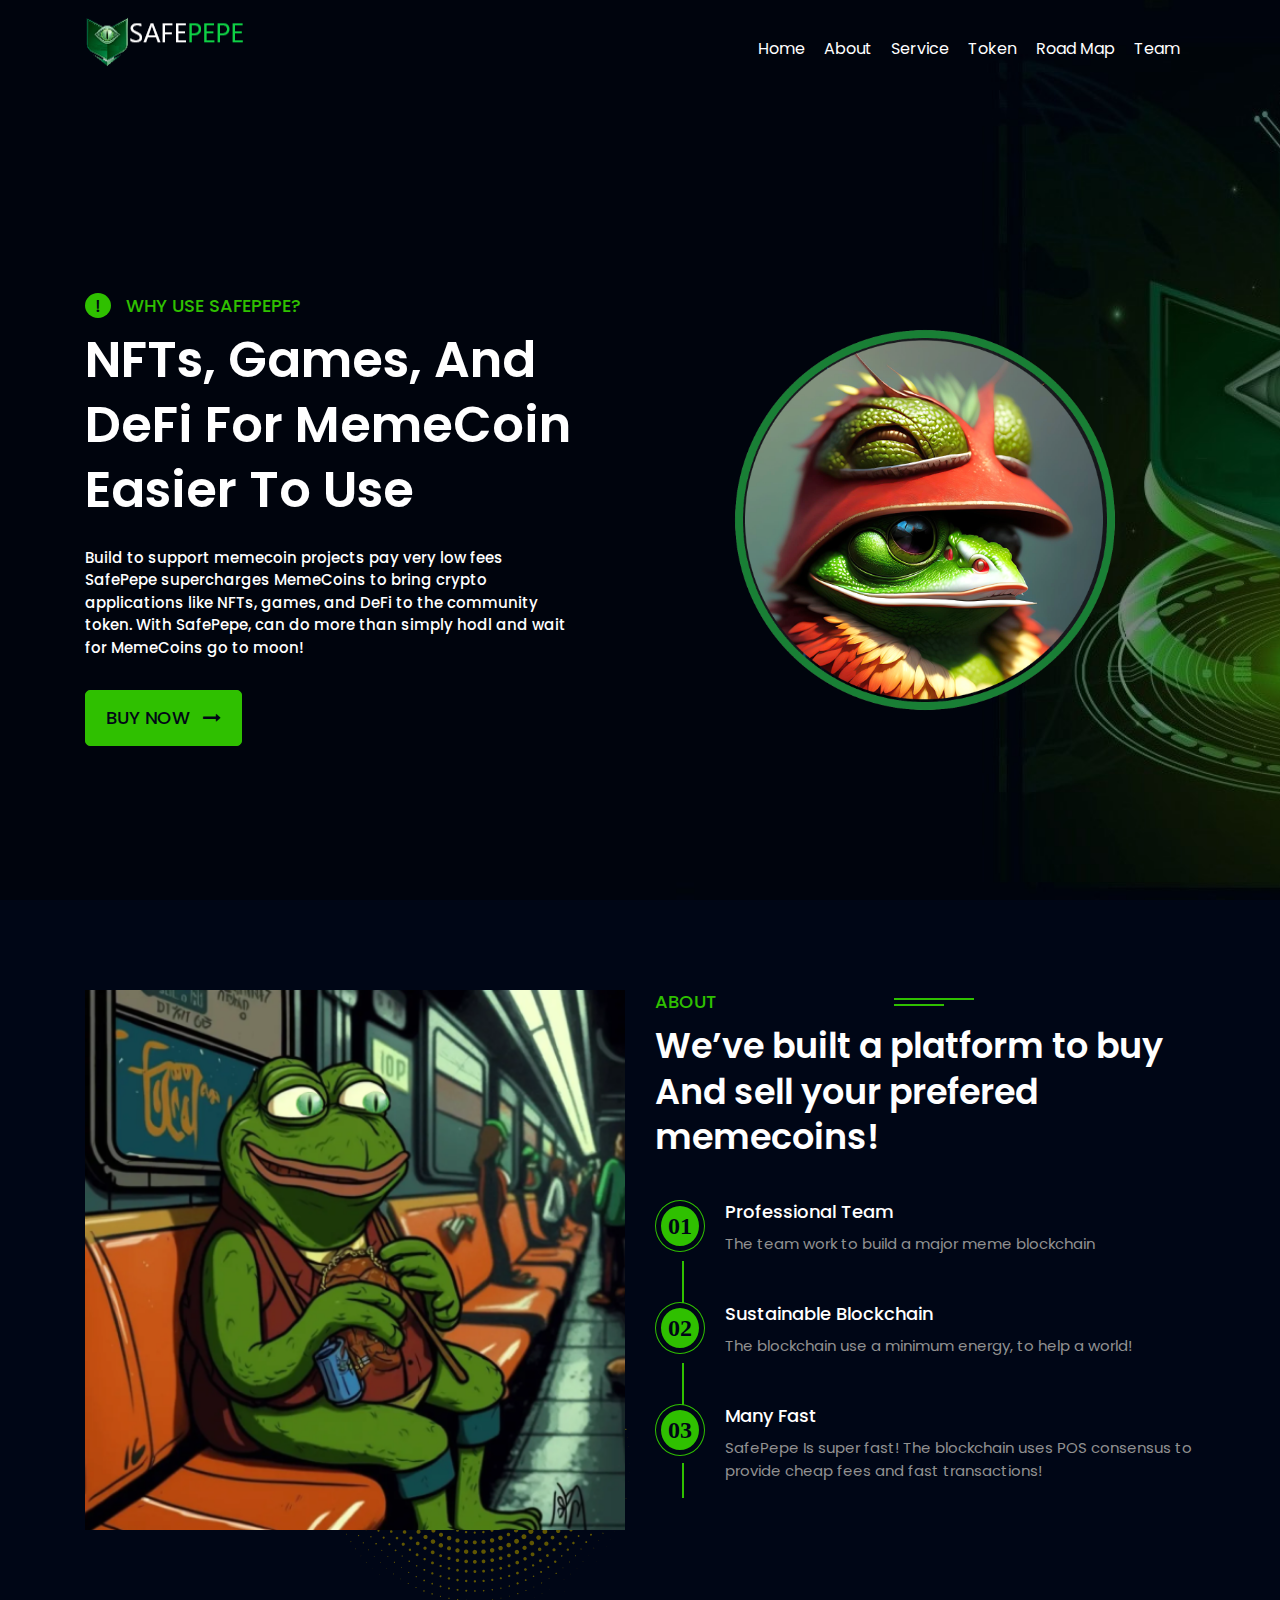
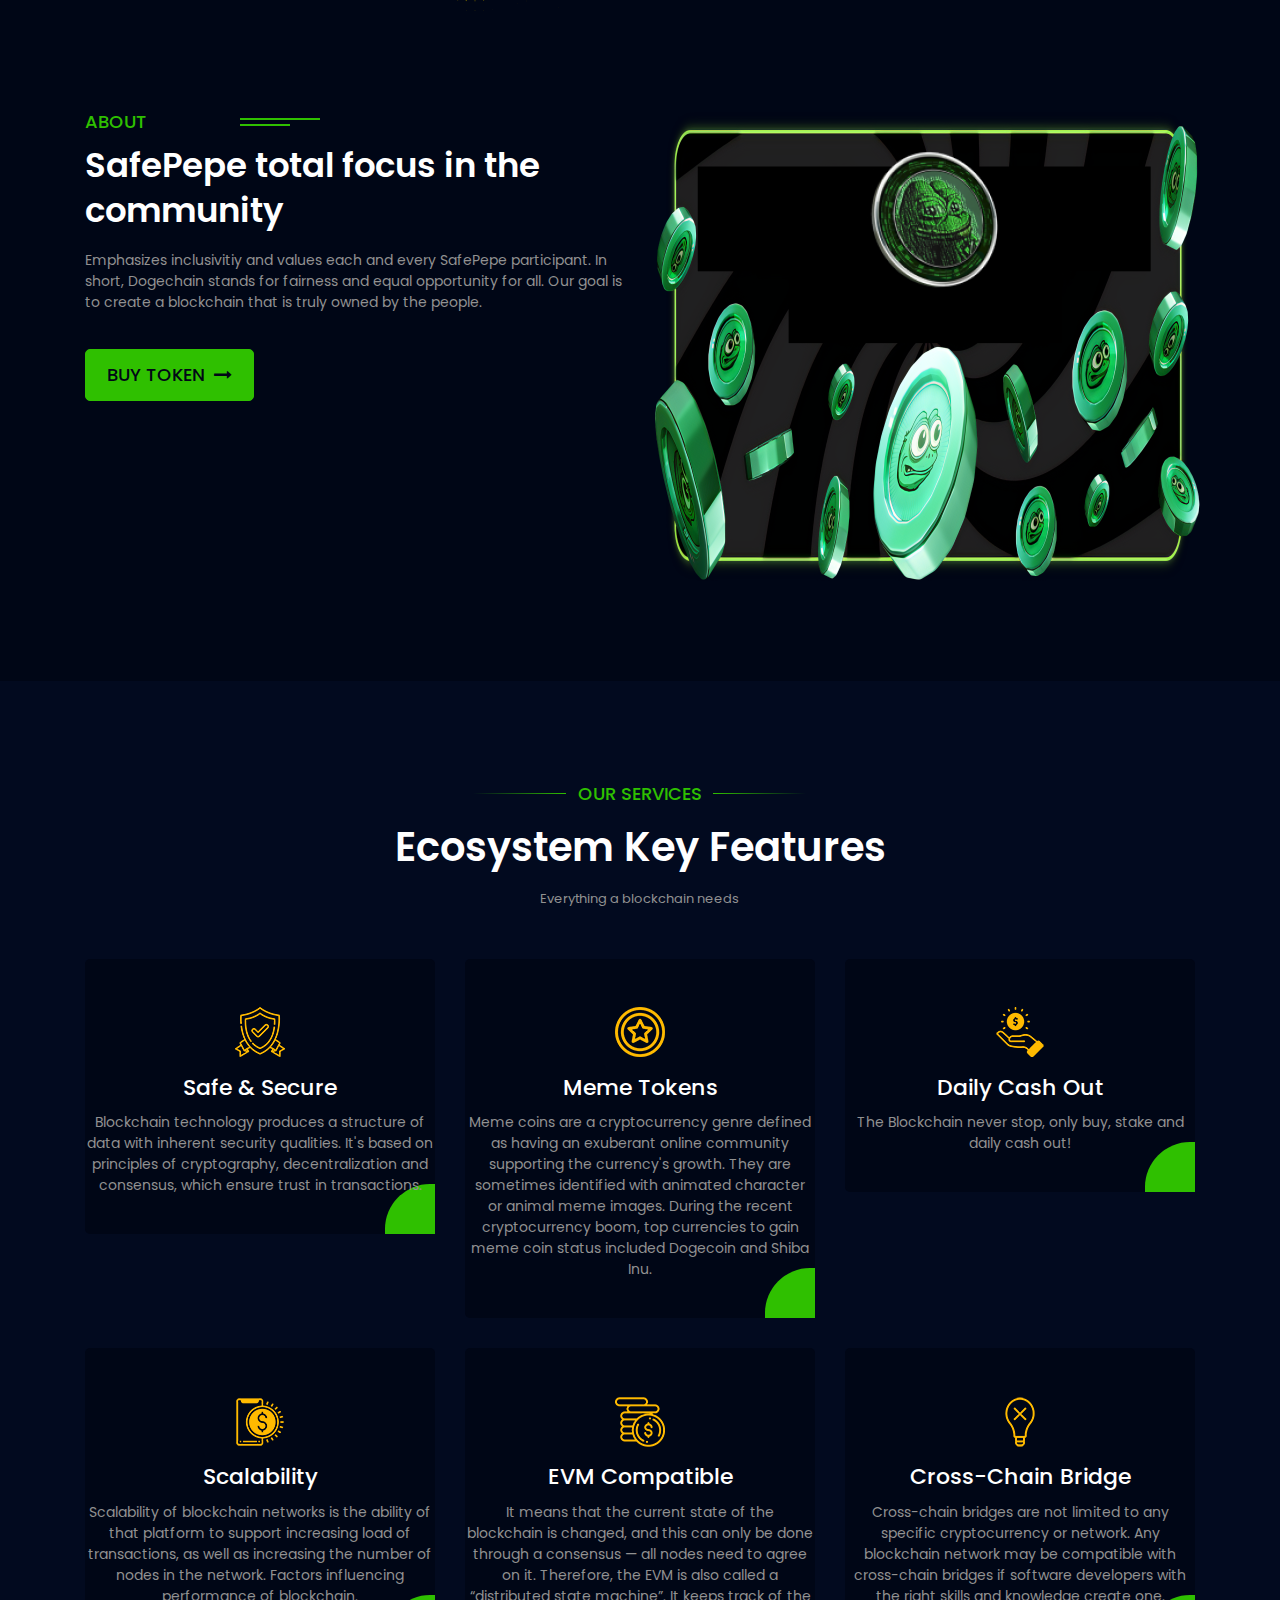
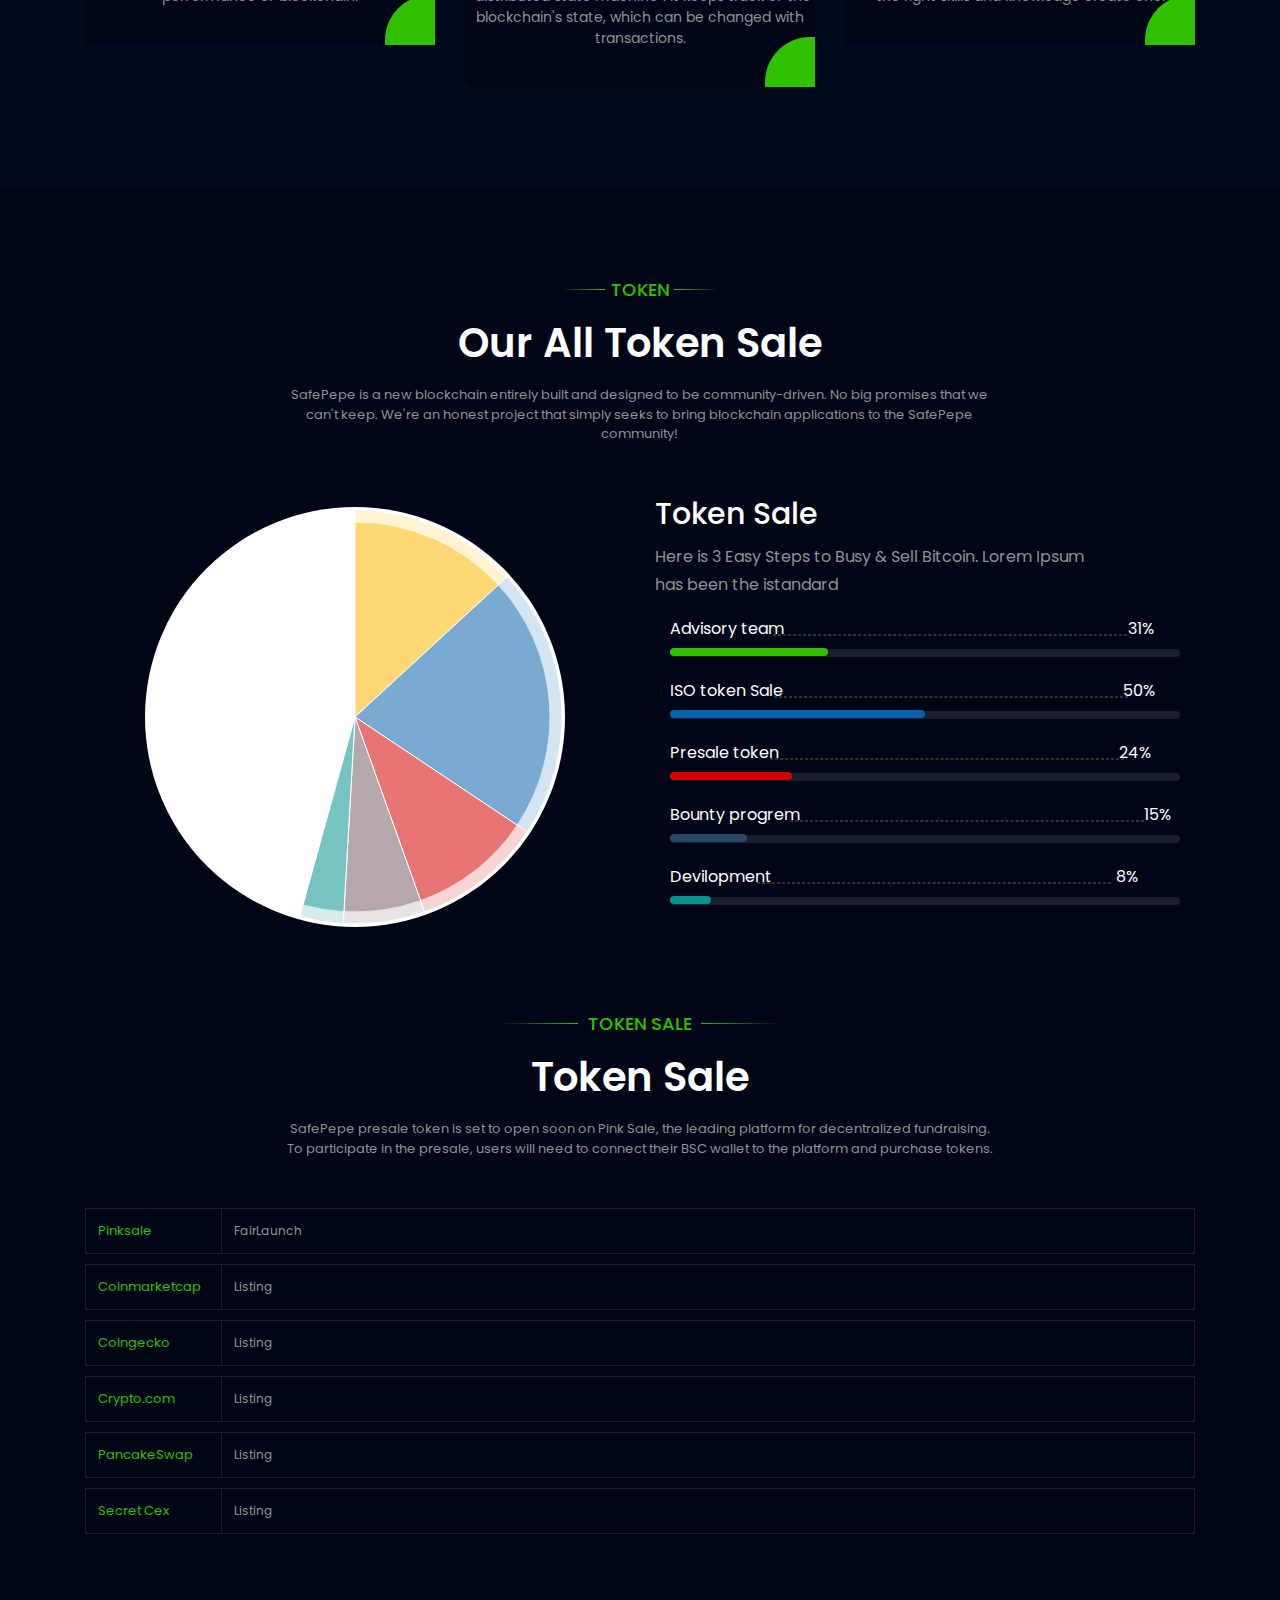
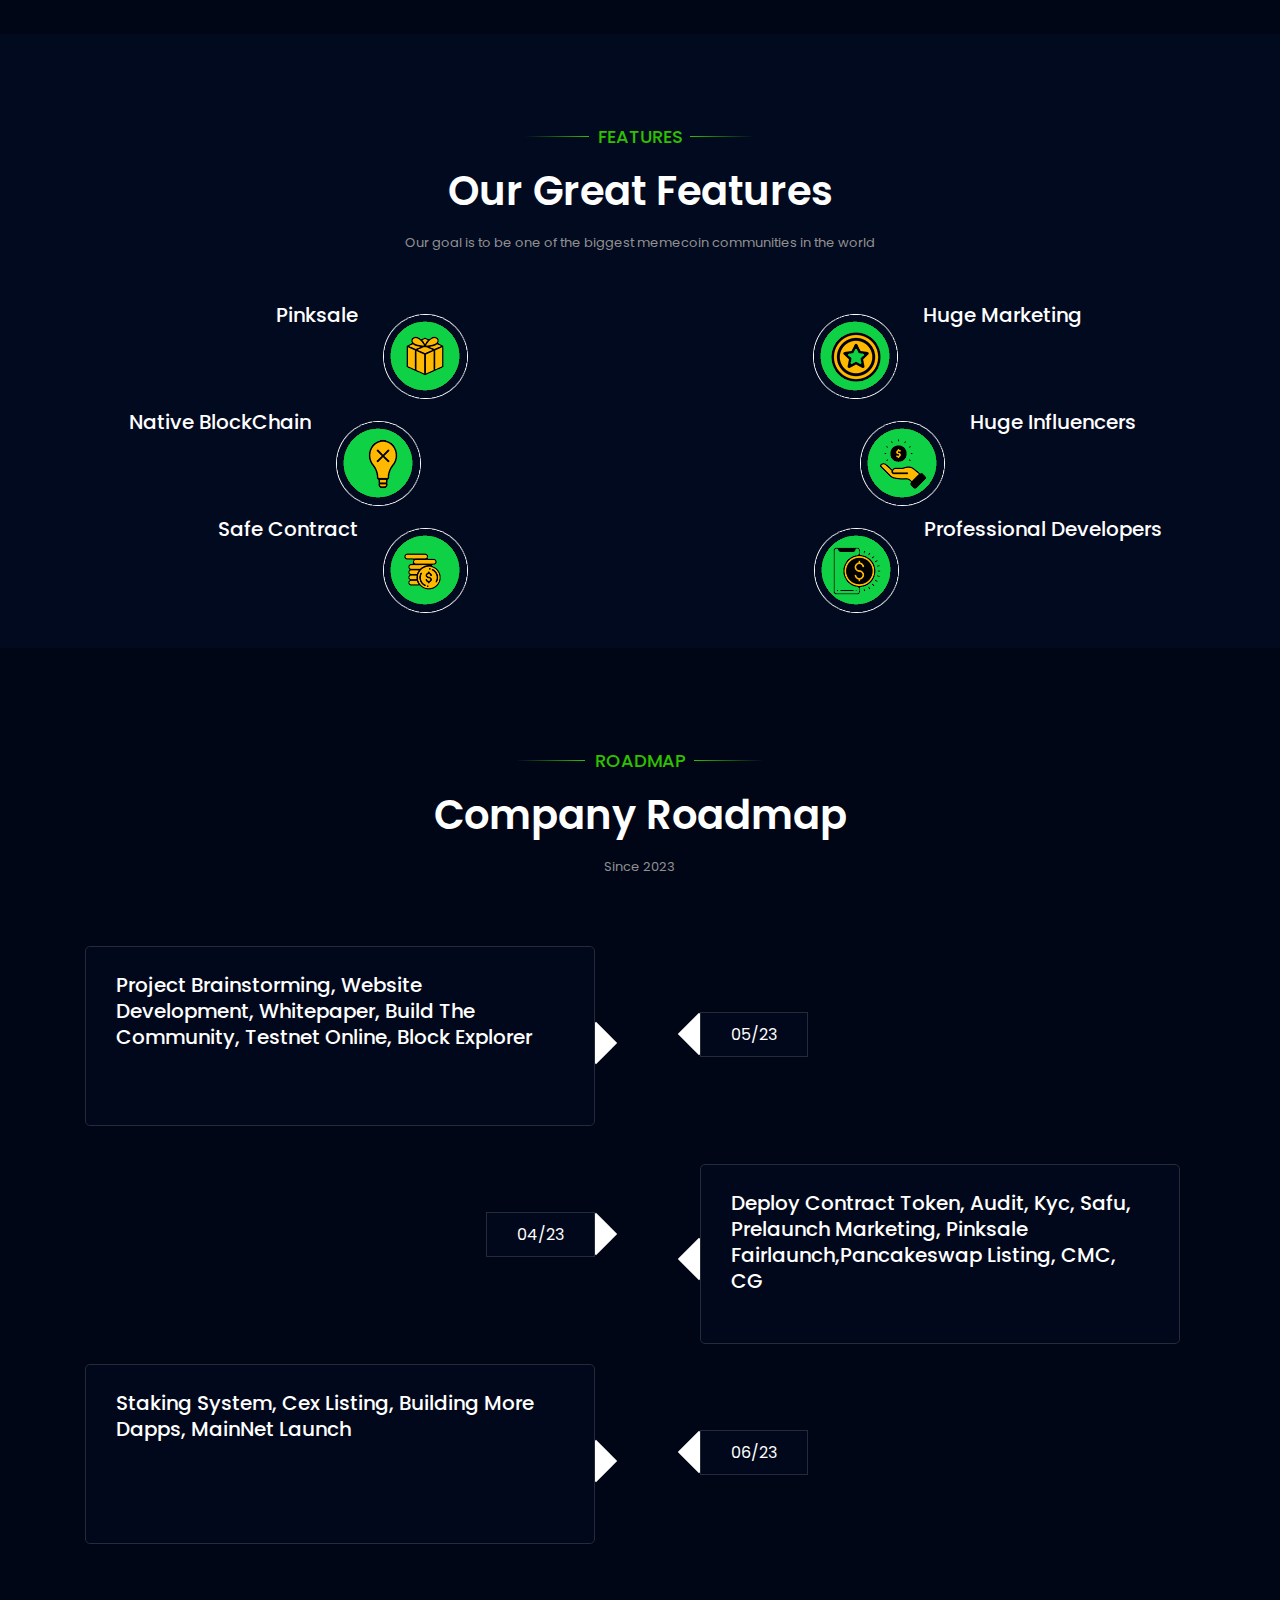
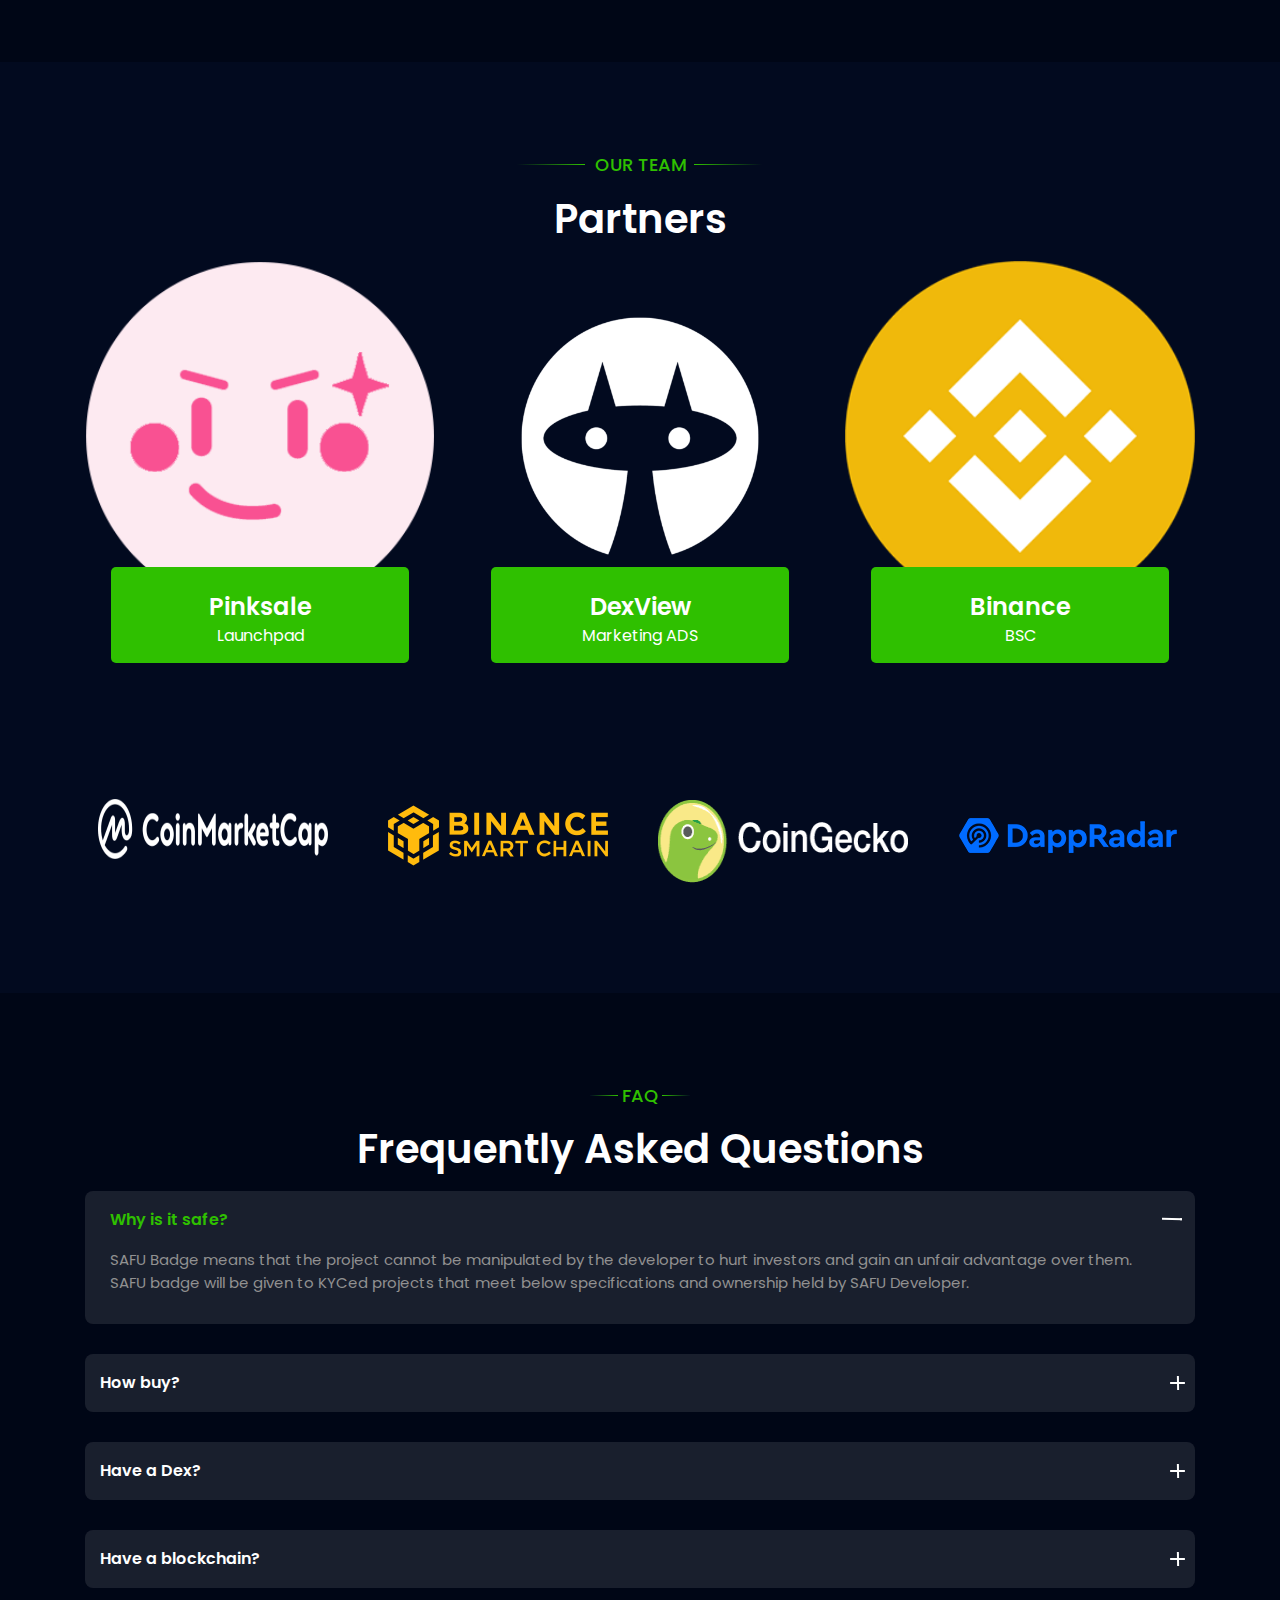
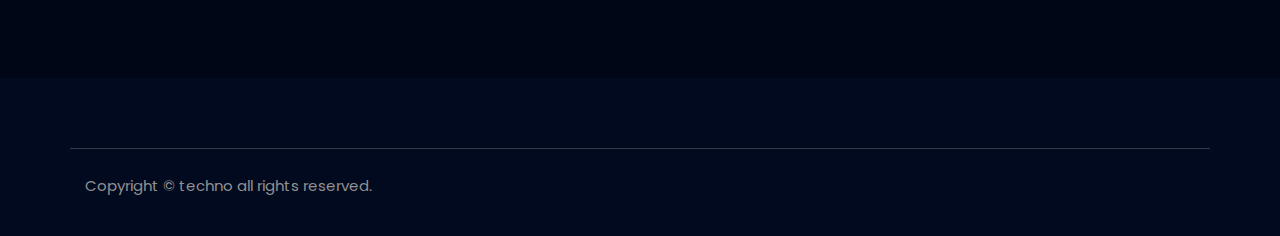
==== index.html @ 51601d50 "PepeSafe" ====
<!DOCTYPE HTML>
<html lang="en-US">
<head>
	<meta charset="UTF-8">
	<meta http-equiv="x-ua-compatible" content="ie=edge">
	<title>crypto</title>
	<meta name="description" content="">
	<meta name="viewport" content="width=device-width, initial-scale=1">
	<!-- Favicon -->
	<link rel="icon" type="image/png" sizes="56x56" href="assets/images/fav-icon/icon.png">
	<!-- bootstrap CSS -->
	<link rel="stylesheet" href="assets/css/bootstrap.min.css" type="text/css" media="all" />
	<!-- carousel CSS -->
	<link rel="stylesheet" href="assets/css/owl.carousel.min.css" type="text/css" media="all" />	

	<!-- nivo-slider CSS -->
	<link rel="stylesheet" href="assets/css/nivo-slider.css" type="text/css" media="all" />
	<!-- animate CSS -->
	<link rel="stylesheet" href="assets/css/animate.css" type="text/css" media="all" />	
	<!-- animated-text CSS -->
	<link rel="stylesheet" href="assets/css/animated-text.css" type="text/css" media="all" />	
	<!-- font-awesome CSS -->
	<link rel="stylesheet" href="assets/css/all.min.css" type="text/css" media="all" />	
	<!-- font-flaticon CSS -->
	<link rel="stylesheet" href="assets/css/flaticon.css" type="text/css" media="all" />	
	<!-- theme-default CSS -->
	<link rel="stylesheet" href="assets/css/theme-default.css" type="text/css" media="all" />	
	<!-- meanmenu CSS -->
	<link rel="stylesheet" href="assets/css/meanmenu.min.css" type="text/css" media="all" />	
	<link rel="stylesheet" href="assets/css/font-awesome.min.css" type="text/css" media="all" />	
	<!-- Main Style CSS -->
	<link rel="stylesheet"  href="style.css" type="text/css" media="all" />
	<!-- transitions CSS -->
	<link rel="stylesheet" href="assets/css/owl.transitions.css" type="text/css" media="all" />
	<!-- venobox CSS -->
	<link rel="stylesheet" href="venobox/venobox.css" type="text/css" media="all" />
	<!-- widget CSS -->
	<link rel="stylesheet" href="assets/css/widget.css" type="text/css" media="all" />
	<!-- responsive CSS -->
	<link rel="stylesheet" href="assets/css/responsive.css" type="text/css" media="all" />
	<!-- modernizr js -->	
	<script src="assets/js/vendor/modernizr-3.5.0.min.js"></script>
	<link href='https://fonts.googleapis.com/css?family=Titillium+Web:400,600' rel='stylesheet' type='text/css'>
	
</head>
<body>
	<div class="main-header">
		<div class="container">
			<div class="row">
				<div class="col-lg-12">
					<div id="sticky-header" class="nav-menu">
						<div class="header-logo">
							<a href="#"><img src="assets/images/logo.png" alt=""></a>
							<a class="main_sticky" href="#"><img src="assets/images/logo.png" alt=""></a>
						</div>
						<div class="heder-menu">
							<ul>
								<li><a href="#home">home </a></li>
								<li><a href="#about">about </a></li>
								<li><a href="#service">service</a></li>
								<li><a href="#token">token </a></li>
								<li><a href="#road">road map </a></li>
								<li><a href="#team">team </a></li>	
							</ul>
						</div>
					</div>
				</div>
			</div>
		</div>
	</div>
<!-- ============================================================== -->
<!-- Start - Mobile-Menu- Section -->
<!-- ============================================================= -->
<div class="mobile-menu-area d-sm-block d-md-block d-lg-none ">
	<div class="mobile-menu">
		<nav class="itsoft_menu">
			<ul class="nav_scroll">
				<li><a href="#home">home </a></li>
				<li><a href="#about">about </a></li>
				<li><a href="#service">service</a></li>
				<li><a href="#token">token </a></li>
				<li><a href="#road">road map </a></li>
				<li><a href="#team">team </a></li>
			</ul>
		</nav>
	</div>
</div>
<!-- ============================================================== -->
<!-- Start -slider-area -->
<!-- ============================================================= -->
<div class="slider-area d-flex align-items-center" id="home">
	<div class="container">
		<div class="row d-flex align-items-center">
			<div class="col-lg-6 col-md-6">
				<div class="single-slider-box">
					<div class="slider-content">
						<div class="slider-title">
							<h3><span>!</span>Why use SafePepe?</h3>
							<h1>NFTs, Games, and DeFi for MemeCoin <br> Easier to Use</h1>
							<p>Build to support memecoin projects pay very low fees
								SafePepe supercharges MemeCoins to bring crypto applications like NFTs, games, and DeFi to the community token. With SafePepe, can do more than simply hodl and wait for MemeCoins go to moon!</p>
						</div>
					</div>
					<div class="slider-button">
						<a href="#">BUY NOW <i class="fa fa-long-arrow-right"></i></a>
					</div>
				</div>
			</div>
			<div class="col-lg-6 col-md-6">
				<div class="single-slider-box">
					<div class="slider-thumb bounce-animate ">
						<img class="img-fluid" src="assets/images/22.png" alt="">
					</div>
				</div>
			</div>
		</div>
	</div>
</div>
<!-- ============================================================== -->
<!-- Start -about-area -->
<!-- ============================================================= -->
<div class="about-area" id="about">
	<div class="container">
		<div class="row">
			<div class="col-lg-6 col-md-6">
				<div class="about-thumb-box">
					<div class="about-thumb">
						<img src="assets/images/about-img.png" alt="">
						<div class="shap-img rotateme">
							<img src="assets/images/about-shape.png" alt="">
						</div>
					</div>
				</div>
			</div>
			<div class="col-lg-6 col-md-6">
				<div class="single-about-box">
					<div class="about-content">
						<div class="about-title">
							<h4>ABOUT</h4>
							<h2>We’ve built a platform to buy And sell your prefered memecoins!</h2>
						</div>
						<div class="about-text">
							<div class="about-num">
								<span>01</span>
							</div>
							<h5>Professional Team</h5>
							<p>The team work to build a major meme blockchain</p>
						</div>
						<div class="about-text">
							<div class="about-num">
								<span>02</span>
							</div>
							<h5>Sustainable Blockchain</h5>
							<p>The blockchain use a minimum energy, to help a world!</p>
						</div>
						<div class="about-text">
							<div class="about-num upper">
								<span>03</span>
							</div>
							<h5>Many Fast</h5>
							<p>SafePepe Is super fast! The blockchain uses POS consensus to provide cheap fees and fast transactions!</p>
						</div>
					</div>
				</div>
			</div>
		</div>
	</div>
</div>
<!-- ============================================================== -->
<!-- Start -why-choose-us -->
<!-- ============================================================= -->
<div class="why-choose-us">
	<div class="container">
		<div class="row">
			<div class="col-lg-6 col-md-6">
				<div class="why-choose-us-box">
					<div class="content">
						<div class="why-choose-us-title">
							<h4>ABOUT</h4>
							<h2>SafePepe total focus in the community</h2>
							<p>Emphasizes inclusivitiy and values each and every SafePepe participant. In short, Dogechain stands for fairness and equal opportunity for all. Our goal is to create a blockchain that is truly owned by the people.</p>
						</div>
					</div>
					<div class="why-choose-us-button">
						<a href="#">buy token <i class="fa fa-long-arrow-right"></i></a>
					</div>
				</div>
			</div>
			<div class="col-lg-6 col-md-6">
				<div class="why-choose-us-box">
					<div class="content">
						<div class="why-choose-us-thumb">
							<img src="assets/images/crypto-shapes.png" alt="">
							<div class="shaps-imgs bounce-animate4">
								<img src="assets/images/crypto-shap.png" alt="">
							</div>
						</div>
					</div>
				</div>
			</div>
		</div>
	</div>
</div>
<!-- ============================================================== -->
<!-- Start service-area -->
<!-- ============================================================= -->
<div class="service-area" id="service">
	<div class="container">
		<div class="row">
			<div class="col-lg-12">
				<div class="section-title">
					<div class="sub-title">
						<h5>OUR SERVICES</h5>
						<span></span>
					</div>
					<div class="main-title">
						<h3>Ecosystem key features</h3>
						<p>Everything a blockchain needs</p>
					</div>
				</div>
			</div>
		</div>
		<div class="row">
			<div class="col-lg-4 col-md-6">
				<div class="single-service-box">
					<div class="service-content">
						<div class="service-img">
							<img src="assets/images/JJ.png" alt="">
						</div>
						<div class="service-title">
							<h3>Safe & Secure</h3>
							<p>Blockchain technology produces a structure of data with inherent security qualities. It's based on principles of cryptography, decentralization and consensus, which ensure trust in transactions. </p>
						</div>
					</div>
				</div>
			</div>
			<div class="col-lg-4 col-md-6">
				<div class="single-service-box">
					<div class="service-content">
						<div class="service-img">
							<img src="assets/images/2.png" alt="">
						</div>
						<div class="service-title">
							<h3>Meme Tokens</h3>
							<p>Meme coins are a cryptocurrency genre defined as having an exuberant online community supporting the currency's growth. They are sometimes identified with animated character or animal meme images. During the recent cryptocurrency boom, top currencies to gain meme coin status included Dogecoin and Shiba Inu. </p>
						</div>
					</div>
				</div>
			</div>
			<div class="col-lg-4 col-md-6">
				<div class="single-service-box">
					<div class="service-content">
						<div class="service-img">
							<img src="assets/images/3.png" alt="">
						</div>
						<div class="service-title">
							<h3>Daily Cash Out</h3>
							<p>The Blockchain never stop, only buy, stake and daily cash out! </p>
						</div>
					</div>
				</div>
			</div>
			<div class="col-lg-4 col-md-6">
				<div class="single-service-box">
					<div class="service-content">
						<div class="service-img">
							<img src="assets/images/4.png" alt="">
						</div>
						<div class="service-title">
							<h3>Scalability</h3>
							<p>Scalability of blockchain networks is the ability of that platform to support increasing load of transactions, as well as increasing the number of nodes in the network. Factors influencing performance of blockchain. </p>
						</div>
					</div>
				</div>
			</div>
			<div class="col-lg-4 col-md-6">
				<div class="single-service-box">
					<div class="service-content">
						<div class="service-img">
							<img src="assets/images/5.png" alt="">
						</div>
						<div class="service-title">
							<h3>EVM Compatible</h3>
							<p>It means that the current state of the blockchain is changed, and this can only be done through a consensus — all nodes need to agree on it. Therefore, the EVM is also called a “distributed state machine”. It keeps track of the blockchain's state, which can be changed with transactions. </p>
						</div>
					</div>
				</div>
			</div>
			<div class="col-lg-4 col-md-6">
				<div class="single-service-box">
					<div class="service-content">
						<div class="service-img">
							<img src="assets/images/6.png" alt="">
						</div>
						<div class="service-title">
							<h3>Cross-Chain Bridge</h3>
							<p>Cross-chain bridges are not limited to any specific cryptocurrency or network. Any blockchain network may be compatible with cross-chain bridges if software developers with the right skills and knowledge create one. </p>
						</div>
					</div>
				</div>
			</div>
		</div>
	</div>
</div>
<!-- ============================================================== -->
<!-- Start tokan-area -->
<!-- ============================================================= -->
<div class="token-area" id="token">
	<div class="container">
		<div class="row ">
			<div class="col-lg-12">
				<div class="section-title">
					<div class="sub-title">
						<h5>token</h5>
						<span></span>
					</div>
					<div class="main-title">
						<h3>Our All Token Sale</h3>
						<p>SafePepe  is a new blockchain entirely built and designed to be community-driven. No big promises that we can't keep. We're an honest project that simply seeks to bring blockchain applications to the SafePepe community!</p>
					</div>
				</div>
			</div>
		</div>
		<div class="row align-items-center">
			<div class="col-lg-6 col-md-6">
				<div class="single-tokens-box">
				 	<div id="pieChart" class="chart"></div>
				 </div>
			</div>
			<div class="col-lg-6 col-md-6">
				<div class="single-token-box">
					<div class="token-content">
						<div class="token-title">
							<h2>token sale</h2>
							<p>Here is 3 Easy Steps to Busy & Sell Bitcoin. Lorem Ipsum has been the istandard</p>
						</div>
						<div class="col-lg-12 col-md-12 col-sm-12">
							<div class="skills-text">
								<dl class="skills-list">
									<dt class="skill-name">Advisory team <span class="dot"></span><span class="dash">31%</span></dt>
									<dd class="skill-percent skill-percent-html" data-percent="31%"></dd>
									<dt class="skill-name">ISO token Sale<span class="dot"></span><span class="dash">50%</span></dt>
									<dd class="skill-percent skill-percent-css" data-percent="50%"></dd>
									<dt class="skill-name">Presale token<span class="dot"></span><span class="dash">24%</span></dt>
									<dd class="skill-percent skill-percent-jquery" data-percent="24%"></dd>
									<dt class="skill-name">Bounty progrem <span class="dot"></span><span class="dash">15%</span></dt>
									<dd class="skill-percent skill-percent-scss" data-percent="15%"></dd>
									<dt class="skill-name">Devilopment <span class="dot"></span><span class="dash">8%</span></dt>
									<dd class="skill-percent skill-percent-javascript" data-percent="8%"></dd>
								</dl>
							</div>
						</div>
					</div>
				</div>
			</div>
		</div>
	</div>
</div>
<!-- ============================================================== -->
<!-- Start tokan-chart-area -->
<!-- ============================================================= -->
<div class="tokan-chart">
	<div class="container">
		<div class="row ">
			<div class="col-lg-12">
				<div class="section-title">
					<div class="sub-title">
						<h5>Token sale</h5>
						<span></span>
					</div>
					<div class="main-title">
						<h3>Token sale</h3>
						<p>SafePepe presale token is set to open soon on Pink Sale, the leading platform for decentralized fundraising. To participate in the presale, users will need to connect their BSC wallet to the platform and purchase tokens.</p>
					</div>
				</div>
			</div>
		</div>
		<div class="row">
			<div class="col-lg-12 col-md-12">
				<div class="single-chart-box">
					<div class="table-content">
						<div class="chart-title">
							<ul>
								<li><a href="#">Pinksale</a><span>FairLaunch</span></li>
								<li><a href="#">Coinmarketcap</a><span>Listing</span></li>
								<li><a href="#">Coingecko</a><span>Listing</span></li>
								<li><a href="#">Crypto.com</a><span>Listing</span></li>
								<li><a href="#">PancakeSwap</a><span>Listing</span></li>
								<li><a href="#">Secret Cex</a><span>Listing</span></li>
							</ul>
						</div>
					</div>
				</div>
			</div>
		</div>
	</div>
</div>
<!-- ============================================================== -->
<!-- Start feature-area -->
<!-- ============================================================= -->
<div class="feature-area">
	<div class="custom-container">
		<div class="row ">
			<div class="col-lg-12">
				<div class="section-title">
					<div class="sub-title">
						<h5>features</h5>
						<span></span>
					</div>
					<div class="main-title">
						<h3>our great features</h3>
						<p>Our goal is to be one of the biggest memecoin communities in the world</p>
					</div>
				</div>
			</div>
		</div>
		<div class="row">
			<div class="col-lg-4 col-md-6">
				<div class="row">
					<div class="col-lg-12">
						<div class="single-feature-box">
							<div class="feature-thumb">
								<img src="assets/images/crypto-1.png" alt="">
							</div>
							<div class="feature-content">
								<div class="feature-title">
									<h4>Pinksale </h4>
								</div>
							</div>
						</div>
					</div>
					<div class="col-lg-12">
						<div class="single-feature-box upper">
							<div class="feature-thumb">
								<img src="assets/images/crypto-5.png" alt="">
							</div>
							<div class="feature-content">
								<div class="feature-title">
									<h4>Native BlockChain</h4>
								</div>
							</div>
						</div>
					</div>
					<div class="col-lg-12">
						<div class="single-feature-box">
							<div class="feature-thumb">
								<img src="assets/images/crypto-6.png" alt="">
							</div>
							<div class="feature-content">
								<div class="feature-title">
									<h4>Safe Contract</h4>
								</div>
							</div>
						</div>
					</div>
				</div>
			</div>
			<div class="col-lg-4 col-md-6">
				<div class="single-tbm-box">
					<div class="feature-tbm">
						<img src="assets/images/trtyrt.png" alt="">
						<div class="shaps-tmb rotateme">
							<img src="assets/images/shepe.png" alt="">
						</div>
					</div>
				</div>
			</div>
			<div class="col-lg-4 col-md-6">
				<div class="row">
					<div class="col-lg-12">
						<div class="single-features-box two">
							<div class="feature-thumb">
								<img src="assets/images/crypto-4.png" alt="">
							</div>
							<div class="feature-content">
								<div class="feature-title">
									<h4>Huge Marketing</h4>
								</div>
							</div>
						</div>
					</div>
					<div class="col-lg-12">
						<div class="single-features-box upper two">
							<div class="feature-thumb">
								<img src="assets/images/crypto-3.png" alt="">
							</div>
							<div class="feature-content">
								<div class="feature-title">
									<h4>Huge Influencers</h4>
								</div>
							</div>
						</div>
					</div>
					<div class="col-lg-12">
						<div class="single-features-box two">
							<div class="feature-thumb">
								<img src="assets/images/crypto-2.png" alt="">
							</div>
							<div class="feature-content">
								<div class="feature-title">
									<h4>Professional Developers</h4>
								</div>
							</div>
						</div>
					</div>
				</div>
			</div>
		</div>
	</div>
</div>
<!-- ============================================================== -->
<!-- Start road-map-area -->
<!-- ============================================================= -->
<div class="road-map-area" id="road">
	<div class="container">
		<div class="row">
			<div class="col-lg-12">
				<div class="section-title">
					<div class="sub-title">
						<h5>roadmap</h5>
						<span></span>
					</div>
					<div class="main-title">
						<h3>company roadmap</h3>
						<p>Since 2023</p>
					</div>
				</div>
			</div>
		</div>
		<div class="row map">
			<div class="col-lg-6 col-md-6">
				<div class="row">
					<div class="col-lg-12">
						<div class="road-map-box">
							<div class="road-content">
								<div class="road-map-title">
									<h4>Project Brainstorming,  Website Development, Whitepaper, Build The Community, Testnet Online, Block Explorer</h4>
								</div>
							</div>
						</div>
					</div>
					<div class="col-lg-12">
						<div class="road-button-box">
							<div class="road-content">
								<div class="road-maps-button">
									<a href="#">04/23</a>
								</div>
							</div>
						</div>
					</div>
					<div class="col-lg-12">
						<div class="road-map-box">
							<div class="road-content">
								<div class="road-map-title">
									<h4>Staking System, Cex Listing, Building More Dapps, MainNet Launch</h4>
								</div>
							</div>
						</div>
					</div>
				</div>
			</div>
			<div class="col-lg-6 col-md-6">
				<div class="col-lg-12">
					<div class="road-button-box">
						<div class="road-content">
							<div class="road-map-button upper">
								<a href="#">05/23</a>
							</div>
						</div>
					</div>
				</div>
				<div class="col-lg-12">
					<div class="road-map-box upper">
						<div class="road-content">
							<div class="road-map-title">
								<h4>Deploy Contract Token, Audit, Kyc, Safu, Prelaunch Marketing, Pinksale Fairlaunch,Pancakeswap Listing, CMC, CG</h4>
							</div>
						</div>
					</div>
				</div>
				<div class="col-lg-12">
					<div class="road-button-box">
						<div class="road-content">
							<div class="road-map-button upper">
								<a href="#">06/23</a>
							</div>
						</div>
					</div>
				</div>
			</div>
			<div class="shap_img">
				<img src="assets/images/map.png" alt="">
			</div>
		</div>
	</div>
</div>
<!-- ============================================================== -->
<!-- Start team-area -->
<!-- ============================================================= -->
<div class="team-area" id="team">
	<div class="container">
		<div class="row">
			<div class="col-lg-12">
				<div class="section-title">
					<div class="sub-title">
						<h5>our team</h5>
						<span></span>
					</div>
					<div class="main-title">
						<h3>Partners</h3>
					</div>
				</div>
			</div>
		</div>
		<div class="row">
			<div class="col-lg-4 col-md-6">
				<div class="single-team-box">
					<div class="team-thumb">
						<img src="assets/images/team-2.png" alt="">
						<div class="team-icon">
							<ul>
								<li><a href="#"><i class="fab fa-facebook-f"></i></a></li>
								<li><a href="#"><i class="fab fa-twitter"></i></a></li>
								<li><a href="#"><i class="fab fa-linkedin-in"></i></a></li>
							</ul>
						</div>
					</div>
					<div class="team-title">
						<h3>Pinksale</h3>
						<span>Launchpad</span>
					</div>
				</div>
			</div>
			<div class="col-lg-4 col-md-6">
				<div class="single-team-box">
					<div class="team-thumb">
						<img src="assets/images/team.png" alt="">
						<div class="team-icon">
							<ul>
								<li><a href="#"><i class="fab fa-facebook-f"></i></a></li>
								<li><a href="#"><i class="fab fa-twitter"></i></a></li>
								<li><a href="#"><i class="fab fa-linkedin-in"></i></a></li>
							</ul>
						</div>
					</div>
					<div class="team-title">
						<h3>DexView</h3>
						<span>Marketing ADS</span>
					</div>
				</div>
			</div>
			<div class="col-lg-4 col-md-6">
				<div class="single-team-box">
					<div class="team-thumb">
						<img src="assets/images/team-1.png" alt="">
						<div class="team-icon">
							<ul>
								<li><a href="#"><i class="fab fa-facebook-f"></i></a></li>
								<li><a href="#"><i class="fab fa-twitter"></i></a></li>
								<li><a href="#"><i class="fab fa-linkedin-in"></i></a></li>
							</ul>
						</div>
						<div class="shap_tmb rotateme">
							<img src="assets/images/shepe.png" alt="">
						</div>
					</div>
					<div class="team-title">
						<h3>Binance</h3>
						<span>BSC</span>
					</div>
				</div>
			</div>
		</div>
	</div>
</div>
<!--==================================================-->
<!-- Start brand-area -->
<!--==================================================-->
<div class="brand-area">
	<div class="container">
		<div class="row">
			<div class="owl-carousel brand_list">
				<div class="col-lg-12">
					<div class="single-brand-box">
						<div class="brand-thumb">
							<img src="assets/images/brand.png" alt="">
						</div>
					</div>
				</div>
				<div class="col-lg-12">
					<div class="single-brand-box">
						<div class="brand-thumb">
							<img src="assets/images/brand-1.png" alt="">
						</div>
					</div>
				</div>
				<div class="col-lg-12">
					<div class="single-brand-box">
						<div class="brand-thumb">
							<img src="assets/images/brand-2.png" alt="">
						</div>
					</div>
				</div>
				<div class="col-lg-12">
					<div class="single-brand-box">
						<div class="brand-thumb">
							<img src="assets/images/brand-3.png" alt="">
						</div>
					</div>
				</div>
				<div class="col-lg-12">
					<div class="single-brand-box">
						<div class="brand-thumb">
							<img src="assets/images/brand-4.png" alt="">
						</div>
					</div>
				</div>
				<div class="col-lg-12">
					<div class="single-brand-box">
						<div class="brand-thumb">
							<img src="assets/images/brand-1.png" alt="">
						</div>
					</div>
				</div>
				<div class="col-lg-12">
					<div class="single-brand-box">
						<div class="brand-thumb">
							<img src="assets/images/brand-2.png" alt="">
						</div>
					</div>
				</div>
			</div>
		</div>
	</div>
</div>
<!--==================================================-->
<!-- Start faq-area-->
<!--==================================================-->
<div class="faq-area">
	<div class="container">
		<div class="row">
			<div class="col-lg-12">
				<div class="section-title">
					<div class="sub-title">
						<h5>FAQ</h5>
						<span></span>
					</div>
					<div class="main-title">
						<h3>Frequently Asked Questions</h3>
					</div>
				</div>
			</div>
		</div>
		<div class="row">
			<div class="col-lg-12 col-md-12 col-sm-12">
				<ul class="accordion">
					<li>
						<a>Why is it safe?</a>
						<p>SAFU Badge means that the project cannot be manipulated by the developer to hurt investors and gain an unfair advantage over them. SAFU badge will be given to KYCed projects that meet below specifications and ownership held by SAFU Developer.</p>
					</li>
					<li>
						<a>How buy?</a>
						<p>Download a TrustWallet Wallet. ...
Set up your TrustWallet. ...
Buy BNB Chain as Your Base Currency. ...
Send BNB Chain From Binance to Your Crypto Wallet. ...
Choose a Decentralized Exchange (DEX) ...
Connect Your Wallet. ...
Trade Your BNB Chain With the Coin You Want to Get.</p>
					</li>
					<li>
						<a>Have a Dex?</a>
						<p>Swap your tokens on PepeSafe Swap to earn more and more</p>
					</li>
					<li>
						<a>Have a blockchain?</a>
						<p>Yes, we explore all possibilities, staking, trading, bridge, arbitrage and more!</p>
					</li>
				</ul>
			</div>
		</div>
	</div>
</div>
<!--==================================================-->
<!-- Start footer-area -->
<!--==================================================-->
<div class="footer-area">
	<div class="container">
		<div class="row footer-bottom">
			<div class="col-lg-12 col-md-12">
				<div class="copy-left-box">
					<div class="copy-left-title">
						<h3>Copyright © techno all rights reserved.</h3>
					</div>
				</div>
			</div>
		</div>
	</div>
</div>














<!--==================================================-->
<!----- Start Search Popup Area ----->
<!--==================================================-->
	<div class="search-popup">
		<button class="close-search style-two"><i class="fa fa-times"></i></button>
		<button class="close-search"><i class="fas fa-arrow-up"></i></button>
		<form method="post" action="#">
			<div class="form-group">
				<input type="search" name="search-field" value="" placeholder="Search Here" required="">
				<button type="submit"><i class="fa fa-search"></i></button>
			</div>
		</form>
	</div>

<!-- scroll strat============  -->
<div class="scroll-area">
	<div class="top-wrap">
		<div class="go-top-btn-wraper">
			<div class="go-top go-top-button">
				<i class="fa fa-angle-double-up" aria-hidden="true"></i>
				<i class="fa fa-angle-double-up" aria-hidden="true"></i>
			</div>
		</div>
	</div>
</div>
<!-- scroll end============  -->



	<!-- jquery js -->	
	<script src="assets/js/vendor/jquery-3.2.1.min.js"></script>
	<!-- bootstrap js -->	
	<script src="assets/js/bootstrap.min.js"></script>
	<!-- carousel js -->
	<script src="assets/js/owl.carousel.min.js"></script>
	<!-- counterup js -->
	<script src="assets/js/jquery.counterup.min.js"></script>
	<!-- waypoints js -->
	<script src="assets/js/waypoints.min.js"></script>
	<!-- wow js -->
	<script src="assets/js/wow.js"></script>
	<!-- imagesloaded js -->
	<script src="assets/js/imagesloaded.pkgd.min.js"></script>
	<!-- venobox js -->
	<script src="venobox/venobox.js"></script>
	<!-- ajax mail js -->
	<script src="assets/js/ajax-mail.js"></script>
	<!--  animated-text js -->	
	<script src="assets/js/animated-text.js"></script>
	<!-- venobox min js -->
	<script src="venobox/venobox.min.js"></script>
	<!-- isotope js -->
	<script src="assets/js/isotope.pkgd.min.js"></script>
	<!-- jquery nivo slider pack js -->
	<script src="assets/js/jquery.nivo.slider.pack.js"></script>
	<!-- jquery meanmenu js -->	
	<script src="assets/js/jquery.meanmenu.js"></script>
	<script src="assets/js/popper.min.js"></script>
	<!-- jquery scrollup js -->	
	<script src="assets/js/jquery.scrollUp.js"></script>
	<!-- theme js -->	
	<script src="assets/js/theme.js"></script>
	<script src="assets/js/jquery.barfiller.js"></script>

		<!-- jquery js -->
	
	<script src="https://www.gstatic.com/charts/loader.js"></script>

<script>
	$(function(){
  $("#pieChart").drawPieChart([
    { title: "Tokyo",         value : 31,  color: "#FFB901" },
    { title: "San Francisco", value:  50,   color: "#0763AE" },
    { title: "London",        value : 24,   color: "#D70000" },
    { title: "New York",      value:  15,   color: "#776068" },
    { title: "Sydney",        value : 8,   color: "#06928F" },
  ]);
});

/*!
 * jquery.drawPieChart.js
 * Version: 0.3(Beta)
 * Inspired by Chart.js(http://www.chartjs.org/)
 *
 * Copyright 2013 hiro
 * https://github.com/githiro/drawPieChart
 * Released under the MIT license.
 */
;(function($, undefined) {
  $.fn.drawPieChart = function(data, options) {
    var $this = this,
      W = $this.width(),
      H = $this.height(),
      centerX = W/2,
      centerY = H/2,
      cos = Math.cos,
      sin = Math.sin,
      PI = Math.PI,
      settings = $.extend({
        segmentShowStroke : true,
        segmentStrokeColor : "#fff",
        segmentStrokeWidth : 1,
        baseColor: "#fff",
        baseOffset: 15,
        edgeOffset: 30,//offset from edge of $this
        pieSegmentGroupClass: "pieSegmentGroup",
        pieSegmentClass: "pieSegment",
        lightPiesOffset: 12,//lighten pie's width
        lightPiesOpacity: .3,//lighten pie's default opacity
        lightPieClass: "lightPie",
        animation : true,
        animationSteps : 90,
        animationEasing : "easeInOutExpo",
        tipOffsetX: -15,
        tipOffsetY: -45,
        tipClass: "pieTip",
        beforeDraw: function(){  },
        afterDrawed : function(){  },
        onPieMouseenter : function(e,data){  },
        onPieMouseleave : function(e,data){  },
        onPieClick : function(e,data){  }
      }, options),
      animationOptions = {
        linear : function (t){
          return t;
        },
        easeInOutExpo: function (t) {
          var v = t<.5 ? 8*t*t*t*t : 1-8*(--t)*t*t*t;
          return (v>1) ? 1 : v;
        }
      },
      requestAnimFrame = function(){
        return window.requestAnimationFrame ||
          window.webkitRequestAnimationFrame ||
          window.mozRequestAnimationFrame ||
          window.oRequestAnimationFrame ||
          window.msRequestAnimationFrame ||
          function(callback) {
            window.setTimeout(callback, 1000 / 60);
          };
      }();

    var $wrapper = $('<svg width="' + W + '" height="' + H + '" viewBox="0 0 ' + W + ' ' + H + '" xmlns="http://www.w3.org/2000/svg" xmlns:xlink="http://www.w3.org/1999/xlink"></svg>').appendTo($this);
    var $groups = [],
        $pies = [],
        $lightPies = [],
        easingFunction = animationOptions[settings.animationEasing],
        pieRadius = Min([H/2,W/2]) - settings.edgeOffset,
        segmentTotal = 0;

    //Draw base circle
    var drawBasePie = function(){
      var base = document.createElementNS('http://www.w3.org/2000/svg', 'circle');
      var $base = $(base).appendTo($wrapper);
      base.setAttribute("cx", centerX);
      base.setAttribute("cy", centerY);
      base.setAttribute("r", pieRadius+settings.baseOffset);
      base.setAttribute("fill", settings.baseColor);
    }();

    //Set up pie segments wrapper
    var pathGroup = document.createElementNS('http://www.w3.org/2000/svg', 'g');
    var $pathGroup = $(pathGroup).appendTo($wrapper);
    $pathGroup[0].setAttribute("opacity",0);

    //Set up tooltip
    var $tip = $('<div class="' + settings.tipClass + '" />').appendTo('body').hide(),
      tipW = $tip.width(),
      tipH = $tip.height();

    for (var i = 0, len = data.length; i < len; i++){
      segmentTotal += data[i].value;
      var g = document.createElementNS('http://www.w3.org/2000/svg', 'g');
      g.setAttribute("data-order", i);
      g.setAttribute("class", settings.pieSegmentGroupClass);
      $groups[i] = $(g).appendTo($pathGroup);
      $groups[i]
        .on("mouseenter", pathMouseEnter)
        .on("mouseleave", pathMouseLeave)
        .on("mousemove", pathMouseMove)
        .on("click", pathClick);

      var p = document.createElementNS('http://www.w3.org/2000/svg', 'path');
      p.setAttribute("stroke-width", settings.segmentStrokeWidth);
      p.setAttribute("stroke", settings.segmentStrokeColor);
      p.setAttribute("stroke-miterlimit", 2);
      p.setAttribute("fill", data[i].color);
      p.setAttribute("class", settings.pieSegmentClass);
      $pies[i] = $(p).appendTo($groups[i]);

      var lp = document.createElementNS('http://www.w3.org/2000/svg', 'path');
      lp.setAttribute("stroke-width", settings.segmentStrokeWidth);
      lp.setAttribute("stroke", settings.segmentStrokeColor);
      lp.setAttribute("stroke-miterlimit", 2);
      lp.setAttribute("fill", data[i].color);
      lp.setAttribute("opacity", settings.lightPiesOpacity);
      lp.setAttribute("class", settings.lightPieClass);
      $lightPies[i] = $(lp).appendTo($groups[i]);
    }

    settings.beforeDraw.call($this);
    //Animation start
    triggerAnimation();

    function pathMouseEnter(e){
      var index = $(this).data().order;
      $tip.text(data[index].title + ": " + data[index].value).fadeIn(200);
      if ($groups[index][0].getAttribute("data-active") !== "active"){
        $lightPies[index].animate({opacity: .8}, 180);
      }
      settings.onPieMouseenter.apply($(this),[e,data]);
    }
    function pathMouseLeave(e){
      var index = $(this).data().order;
      $tip.hide();
      if ($groups[index][0].getAttribute("data-active") !== "active"){
        $lightPies[index].animate({opacity: settings.lightPiesOpacity}, 100);
      }
      settings.onPieMouseleave.apply($(this),[e,data]);
    }
    function pathMouseMove(e){
      $tip.css({
        top: e.pageY + settings.tipOffsetY,
        left: e.pageX - $tip.width() / 2 + settings.tipOffsetX
      });
    }
    function pathClick(e){
      var index = $(this).data().order;
      var targetGroup = $groups[index][0];
      for (var i = 0, len = data.length; i < len; i++){
        if (i === index) continue;
        $groups[i][0].setAttribute("data-active","");
        $lightPies[i].css({opacity: settings.lightPiesOpacity});
      }
      if (targetGroup.getAttribute("data-active") === "active"){
        targetGroup.setAttribute("data-active","");
        $lightPies[index].css({opacity: .8});
      } else {
        targetGroup.setAttribute("data-active","active");
        $lightPies[index].css({opacity: 1});
      }
      settings.onPieClick.apply($(this),[e,data]);
    }
    function drawPieSegments (animationDecimal){
      var startRadius = -PI/2,//-90 degree
          rotateAnimation = 1;
      if (settings.animation) {
        rotateAnimation = animationDecimal;//count up between0~1
      }

      $pathGroup[0].setAttribute("opacity",animationDecimal);

      //draw each path
      for (var i = 0, len = data.length; i < len; i++){
        var segmentAngle = rotateAnimation * ((data[i].value/segmentTotal) * (PI*2)),//start radian
            endRadius = startRadius + segmentAngle,
            largeArc = ((endRadius - startRadius) % (PI * 2)) > PI ? 1 : 0,
            startX = centerX + cos(startRadius) * pieRadius,
            startY = centerY + sin(startRadius) * pieRadius,
            endX = centerX + cos(endRadius) * pieRadius,
            endY = centerY + sin(endRadius) * pieRadius,
            startX2 = centerX + cos(startRadius) * (pieRadius + settings.lightPiesOffset),
            startY2 = centerY + sin(startRadius) * (pieRadius + settings.lightPiesOffset),
            endX2 = centerX + cos(endRadius) * (pieRadius + settings.lightPiesOffset),
            endY2 = centerY + sin(endRadius) * (pieRadius + settings.lightPiesOffset);
        var cmd = [
          'M', startX, startY,//Move pointer
          'A', pieRadius, pieRadius, 0, largeArc, 1, endX, endY,//Draw outer arc path
          'L', centerX, centerY,//Draw line to the center.
          'Z'//Cloth path
        ];
        var cmd2 = [
          'M', startX2, startY2,
          'A', pieRadius + settings.lightPiesOffset, pieRadius + settings.lightPiesOffset, 0, largeArc, 1, endX2, endY2,//Draw outer arc path
          'L', centerX, centerY,
          'Z'
        ];
        $pies[i][0].setAttribute("d",cmd.join(' '));
        $lightPies[i][0].setAttribute("d", cmd2.join(' '));
        startRadius += segmentAngle;
      }
    }

    var animFrameAmount = (settings.animation)? 1/settings.animationSteps : 1,//if settings.animationSteps is 10, animFrameAmount is 0.1
        animCount =(settings.animation)? 0 : 1;
    function triggerAnimation(){
      if (settings.animation) {
        requestAnimFrame(animationLoop);
      } else {
        drawPieSegments(1);
      }
    }
    function animationLoop(){
      animCount += animFrameAmount;//animCount start from 0, after "settings.animationSteps"-times executed, animCount reaches 1.
      drawPieSegments(easingFunction(animCount));
      if (animCount < 1){
        requestAnimFrame(arguments.callee);
      } else {
        settings.afterDrawed.call($this);
      }
    }
    function Max(arr){
      return Math.max.apply(null, arr);
    }
    function Min(arr){
      return Math.min.apply(null, arr);
    }
    return $this;
  };
})(jQuery);
 </script>


<script>
$(document).ready(function(){

$('.aa').counterUp({
    delay: 10,
    time: 1000
});


});
</script>

	<script>
		(function($) {
    $('.accordion > li:eq(0) a').addClass('active').next().slideDown();

    $('.accordion a').click(function(j) {
        var dropDown = $(this).closest('li').find('p');

        $(this).closest('.accordion').find('p').not(dropDown).slideUp();

        if ($(this).hasClass('active')) {
            $(this).removeClass('active');
        } else {
            $(this).closest('.accordion').find('a.active').removeClass('active');
            $(this).addClass('active');
        }

        dropDown.stop(false, true).slideToggle();

        j.preventDefault();
    });
})(jQuery);
	</script>
	
</body>
</html>
---- assets/css/nivo-slider.css ----
.nivoSlider{position:relative;width:100%;height:auto;overflow:hidden}.nivoSlider img{position:absolute;top:0;left:0;max-width:none}.nivo-main-image{display:block!important;position:relative!important;width:100%!important}.nivoSlider a.nivo-imageLink{position:absolute;top:0;left:0;width:100%;height:100%;border:0;padding:0;margin:0;z-index:6;display:none;background:white;filter:alpha(opacity=0);opacity:0}.nivo-slice{display:block;position:absolute;z-index:5;height:100%;top:0}.nivo-box{display:block;position:absolute;z-index:5;overflow:hidden}.nivo-box img{display:block}.nivo-caption{position:absolute;left:0;bottom:0;background:#000;color:#fff;width:100%;z-index:8;padding:5px 10px;opacity:.8;overflow:hidden;display:none;-moz-opacity:.8;filter:alpha(opacity=8);-webkit-box-sizing:border-box;-moz-box-sizing:border-box;box-sizing:border-box}.nivo-caption p{padding:5px;}.nivo-caption a{display:inline-block;}.nivo-html-caption{display:none}.nivo-directionNav a{position:absolute;top:45%;z-index:9;cursor:pointer}.nivo-prevNav{left:0}.nivo-nextNav{right:0}.nivo-controlNav{text-align:center;padding:15px 0}.nivo-controlNav a{cursor:pointer}.nivo-controlNav a.active{font-weight:700}
---- assets/css/animated-text.css ----
.cd-words-wrapper{display:inline-block;position:relative;text-align:left}.cd-words-wrapper b{display:inline-block;position:absolute;white-space:nowrap;left:0;top:0}.cd-words-wrapper b.is-visible{position:relative}.no-js .cd-words-wrapper b{opacity:0}.no-js .cd-words-wrapper b.is-visible{opacity:1}.cd-headline.rotate-1 .cd-words-wrapper{-webkit-perspective:300px;-moz-perspective:300px;perspective:300px}.cd-headline.rotate-1 b{opacity:0;-webkit-transform-origin:50% 100%;-moz-transform-origin:50% 100%;-ms-transform-origin:50% 100%;-o-transform-origin:50% 100%;transform-origin:50% 100%;-webkit-transform:rotateX(180deg);-moz-transform:rotateX(180deg);-ms-transform:rotateX(180deg);-o-transform:rotateX(180deg);transform:rotateX(180deg)}.cd-headline.rotate-1 b.is-visible{opacity:1;-webkit-transform:rotateX(0deg);-moz-transform:rotateX(0deg);-ms-transform:rotateX(0deg);-o-transform:rotateX(0deg);transform:rotateX(0deg);-webkit-animation:cd-rotate-1-in 1.2s;-moz-animation:cd-rotate-1-in 1.2s;animation:cd-rotate-1-in 1.2s}.cd-headline.rotate-1 b.is-hidden{-webkit-transform:rotateX(180deg);-moz-transform:rotateX(180deg);-ms-transform:rotateX(180deg);-o-transform:rotateX(180deg);transform:rotateX(180deg);-webkit-animation:cd-rotate-1-out 1.2s;-moz-animation:cd-rotate-1-out 1.2s;animation:cd-rotate-1-out 1.2s}@-webkit-keyframes cd-rotate-1-in{0%{-webkit-transform:rotateX(180deg);opacity:0}35%{-webkit-transform:rotateX(120deg);opacity:0}65%{opacity:0}100%{-webkit-transform:rotateX(360deg);opacity:1}}@-moz-keyframes cd-rotate-1-in{0%{-moz-transform:rotateX(180deg);opacity:0}35%{-moz-transform:rotateX(120deg);opacity:0}65%{opacity:0}100%{-moz-transform:rotateX(360deg);opacity:1}}@keyframes cd-rotate-1-in{0%{-webkit-transform:rotateX(180deg);-moz-transform:rotateX(180deg);-ms-transform:rotateX(180deg);-o-transform:rotateX(180deg);transform:rotateX(180deg);opacity:0}35%{-webkit-transform:rotateX(120deg);-moz-transform:rotateX(120deg);-ms-transform:rotateX(120deg);-o-transform:rotateX(120deg);transform:rotateX(120deg);opacity:0}65%{opacity:0}100%{-webkit-transform:rotateX(360deg);-moz-transform:rotateX(360deg);-ms-transform:rotateX(360deg);-o-transform:rotateX(360deg);transform:rotateX(360deg);opacity:1}}@-webkit-keyframes cd-rotate-1-out{0%{-webkit-transform:rotateX(0deg);opacity:1}35%{-webkit-transform:rotateX(-40deg);opacity:1}65%{opacity:0}100%{-webkit-transform:rotateX(180deg);opacity:0}}@-moz-keyframes cd-rotate-1-out{0%{-moz-transform:rotateX(0deg);opacity:1}35%{-moz-transform:rotateX(-40deg);opacity:1}65%{opacity:0}100%{-moz-transform:rotateX(180deg);opacity:0}}@keyframes cd-rotate-1-out{0%{-webkit-transform:rotateX(0deg);-moz-transform:rotateX(0deg);-ms-transform:rotateX(0deg);-o-transform:rotateX(0deg);transform:rotateX(0deg);opacity:1}35%{-webkit-transform:rotateX(-40deg);-moz-transform:rotateX(-40deg);-ms-transform:rotateX(-40deg);-o-transform:rotateX(-40deg);transform:rotateX(-40deg);opacity:1}65%{opacity:0}100%{-webkit-transform:rotateX(180deg);-moz-transform:rotateX(180deg);-ms-transform:rotateX(180deg);-o-transform:rotateX(180deg);transform:rotateX(180deg);opacity:0}}.cd-headline.type .cd-words-wrapper{vertical-align:top;overflow:hidden}.cd-headline.type .cd-words-wrapper::after{content:'';position:absolute;right:0;top:50%;bottom:auto;-webkit-transform:translateY(-50%);-moz-transform:translateY(-50%);-ms-transform:translateY(-50%);-o-transform:translateY(-50%);transform:translateY(-50%);height:90%;width:1px;background-color:#aebcb9}.cd-headline.type .cd-words-wrapper.waiting::after{-webkit-animation:cd-pulse 1s infinite;-moz-animation:cd-pulse 1s infinite;animation:cd-pulse 1s infinite}.cd-headline.type .cd-words-wrapper.selected{background-color:#aebcb9}.cd-headline.type .cd-words-wrapper.selected::after{visibility:hidden}.cd-headline.type .cd-words-wrapper.selected b{color:#0d0d0d}.cd-headline.type b{visibility:hidden}.cd-headline.type b.is-visible{visibility:visible}.cd-headline.type i{position:absolute;visibility:hidden}.cd-headline.type i.in{position:relative;visibility:visible}@-webkit-keyframes cd-pulse{0%{-webkit-transform:translateY(-50%) scale(1);opacity:1}40%{-webkit-transform:translateY(-50%) scale(0.9);opacity:0}100%{-webkit-transform:translateY(-50%) scale(0);opacity:0}}@-moz-keyframes cd-pulse{0%{-moz-transform:translateY(-50%) scale(1);opacity:1}40%{-moz-transform:translateY(-50%) scale(0.9);opacity:0}100%{-moz-transform:translateY(-50%) scale(0);opacity:0}}@keyframes cd-pulse{0%{-webkit-transform:translateY(-50%) scale(1);-moz-transform:translateY(-50%) scale(1);-ms-transform:translateY(-50%) scale(1);-o-transform:translateY(-50%) scale(1);transform:translateY(-50%) scale(1);opacity:1}40%{-webkit-transform:translateY(-50%) scale(0.9);-moz-transform:translateY(-50%) scale(0.9);-ms-transform:translateY(-50%) scale(0.9);-o-transform:translateY(-50%) scale(0.9);transform:translateY(-50%) scale(0.9);opacity:0}100%{-webkit-transform:translateY(-50%) scale(0);-moz-transform:translateY(-50%) scale(0);-ms-transform:translateY(-50%) scale(0);-o-transform:translateY(-50%) scale(0);transform:translateY(-50%) scale(0);opacity:0}}.cd-headline.rotate-2 .cd-words-wrapper{-webkit-perspective:300px;-moz-perspective:300px;perspective:300px}.cd-headline.rotate-2 i, .cd-headline.rotate-2 em{display:inline-block;-webkit-backface-visibility:hidden;backface-visibility:hidden}.cd-headline.rotate-2 b{opacity:0}.cd-headline.rotate-2 i{-webkit-transform-style:preserve-3d;-moz-transform-style:preserve-3d;-ms-transform-style:preserve-3d;-o-transform-style:preserve-3d;transform-style:preserve-3d;-webkit-transform:translateZ(-20px) rotateX(90deg);-moz-transform:translateZ(-20px) rotateX(90deg);-ms-transform:translateZ(-20px) rotateX(90deg);-o-transform:translateZ(-20px) rotateX(90deg);transform:translateZ(-20px) rotateX(90deg);opacity:0}.is-visible .cd-headline.rotate-2 i{opacity:1}.cd-headline.rotate-2 i.in{-webkit-animation:cd-rotate-2-in 0.4s forwards;-moz-animation:cd-rotate-2-in 0.4s forwards;animation:cd-rotate-2-in 0.4s forwards}.cd-headline.rotate-2 i.out{-webkit-animation:cd-rotate-2-out 0.4s forwards;-moz-animation:cd-rotate-2-out 0.4s forwards;animation:cd-rotate-2-out 0.4s forwards}.cd-headline.rotate-2 em{-webkit-transform:translateZ(20px);-moz-transform:translateZ(20px);-ms-transform:translateZ(20px);-o-transform:translateZ(20px);transform:translateZ(20px)}.no-csstransitions .cd-headline.rotate-2 i{-webkit-transform:rotateX(0deg);-moz-transform:rotateX(0deg);-ms-transform:rotateX(0deg);-o-transform:rotateX(0deg);transform:rotateX(0deg);opacity:0}.no-csstransitions .cd-headline.rotate-2 i em{-webkit-transform:scale(1);-moz-transform:scale(1);-ms-transform:scale(1);-o-transform:scale(1);transform:scale(1)}.no-csstransitions .cd-headline.rotate-2 .is-visible i{opacity:1}@-webkit-keyframes cd-rotate-2-in{0%{opacity:0;-webkit-transform:translateZ(-20px) rotateX(90deg)}60%{opacity:1;-webkit-transform:translateZ(-20px) rotateX(-10deg)}100%{opacity:1;-webkit-transform:translateZ(-20px) rotateX(0deg)}}@-moz-keyframes cd-rotate-2-in{0%{opacity:0;-moz-transform:translateZ(-20px) rotateX(90deg)}60%{opacity:1;-moz-transform:translateZ(-20px) rotateX(-10deg)}100%{opacity:1;-moz-transform:translateZ(-20px) rotateX(0deg)}}@keyframes cd-rotate-2-in{0%{opacity:0;-webkit-transform:translateZ(-20px) rotateX(90deg);-moz-transform:translateZ(-20px) rotateX(90deg);-ms-transform:translateZ(-20px) rotateX(90deg);-o-transform:translateZ(-20px) rotateX(90deg);transform:translateZ(-20px) rotateX(90deg)}60%{opacity:1;-webkit-transform:translateZ(-20px) rotateX(-10deg);-moz-transform:translateZ(-20px) rotateX(-10deg);-ms-transform:translateZ(-20px) rotateX(-10deg);-o-transform:translateZ(-20px) rotateX(-10deg);transform:translateZ(-20px) rotateX(-10deg)}100%{opacity:1;-webkit-transform:translateZ(-20px) rotateX(0deg);-moz-transform:translateZ(-20px) rotateX(0deg);-ms-transform:translateZ(-20px) rotateX(0deg);-o-transform:translateZ(-20px) rotateX(0deg);transform:translateZ(-20px) rotateX(0deg)}}@-webkit-keyframes cd-rotate-2-out{0%{opacity:1;-webkit-transform:translateZ(-20px) rotateX(0)}60%{opacity:0;-webkit-transform:translateZ(-20px) rotateX(-100deg)}100%{opacity:0;-webkit-transform:translateZ(-20px) rotateX(-90deg)}}@-moz-keyframes cd-rotate-2-out{0%{opacity:1;-moz-transform:translateZ(-20px) rotateX(0)}60%{opacity:0;-moz-transform:translateZ(-20px) rotateX(-100deg)}100%{opacity:0;-moz-transform:translateZ(-20px) rotateX(-90deg)}}@keyframes cd-rotate-2-out{0%{opacity:1;-webkit-transform:translateZ(-20px) rotateX(0);-moz-transform:translateZ(-20px) rotateX(0);-ms-transform:translateZ(-20px) rotateX(0);-o-transform:translateZ(-20px) rotateX(0);transform:translateZ(-20px) rotateX(0)}60%{opacity:0;-webkit-transform:translateZ(-20px) rotateX(-100deg);-moz-transform:translateZ(-20px) rotateX(-100deg);-ms-transform:translateZ(-20px) rotateX(-100deg);-o-transform:translateZ(-20px) rotateX(-100deg);transform:translateZ(-20px) rotateX(-100deg)}100%{opacity:0;-webkit-transform:translateZ(-20px) rotateX(-90deg);-moz-transform:translateZ(-20px) rotateX(-90deg);-ms-transform:translateZ(-20px) rotateX(-90deg);-o-transform:translateZ(-20px) rotateX(-90deg);transform:translateZ(-20px) rotateX(-90deg)}}.cd-headline.loading-bar span{display:inline-block;padding: .2em 0}.cd-headline.loading-bar .cd-words-wrapper{overflow:hidden;vertical-align:top}.cd-headline.loading-bar .cd-words-wrapper::after{content:'';position:absolute;left:0;bottom:0;height:3px;width:0;background:#0096a7;z-index:2;-webkit-transition:width 0.3s -0.1s;-moz-transition:width 0.3s -0.1s;transition:width 0.3s -0.1s}.cd-headline.loading-bar .cd-words-wrapper.is-loading::after{width:100%;-webkit-transition:width 3s;-moz-transition:width 3s;transition:width 3s}.cd-headline.loading-bar b{top: .2em;opacity:0;-webkit-transition:opacity 0.3s;-moz-transition:opacity 0.3s;transition:opacity 0.3s}.cd-headline.loading-bar b.is-visible{opacity:1;top:0}.cd-headline.slide span{display:inline-block;padding: .2em 0}.cd-headline.slide .cd-words-wrapper{overflow:hidden;vertical-align:top}.cd-headline.slide b{opacity:0;top: .2em}.cd-headline.slide b.is-visible{top:0;opacity:1;-webkit-animation:slide-in 0.6s;-moz-animation:slide-in 0.6s;animation:slide-in 0.6s}.cd-headline.slide b.is-hidden{-webkit-animation:slide-out 0.6s;-moz-animation:slide-out 0.6s;animation:slide-out 0.6s}@-webkit-keyframes slide-in{0%{opacity:0;-webkit-transform:translateY(-100%)}60%{opacity:1;-webkit-transform:translateY(20%)}100%{opacity:1;-webkit-transform:translateY(0)}}@-moz-keyframes slide-in{0%{opacity:0;-moz-transform:translateY(-100%)}60%{opacity:1;-moz-transform:translateY(20%)}100%{opacity:1;-moz-transform:translateY(0)}}@keyframes slide-in{0%{opacity:0;-webkit-transform:translateY(-100%);-moz-transform:translateY(-100%);-ms-transform:translateY(-100%);-o-transform:translateY(-100%);transform:translateY(-100%)}60%{opacity:1;-webkit-transform:translateY(20%);-moz-transform:translateY(20%);-ms-transform:translateY(20%);-o-transform:translateY(20%);transform:translateY(20%)}100%{opacity:1;-webkit-transform:translateY(0);-moz-transform:translateY(0);-ms-transform:translateY(0);-o-transform:translateY(0);transform:translateY(0)}}@-webkit-keyframes slide-out{0%{opacity:1;-webkit-transform:translateY(0)}60%{opacity:0;-webkit-transform:translateY(120%)}100%{opacity:0;-webkit-transform:translateY(100%)}}@-moz-keyframes slide-out{0%{opacity:1;-moz-transform:translateY(0)}60%{opacity:0;-moz-transform:translateY(120%)}100%{opacity:0;-moz-transform:translateY(100%)}}@keyframes slide-out{0%{opacity:1;-webkit-transform:translateY(0);-moz-transform:translateY(0);-ms-transform:translateY(0);-o-transform:translateY(0);transform:translateY(0)}60%{opacity:0;-webkit-transform:translateY(120%);-moz-transform:translateY(120%);-ms-transform:translateY(120%);-o-transform:translateY(120%);transform:translateY(120%)}100%{opacity:0;-webkit-transform:translateY(100%);-moz-transform:translateY(100%);-ms-transform:translateY(100%);-o-transform:translateY(100%);transform:translateY(100%)}}.cd-headline.clip span{display:inline-block;padding: .2em 0}.cd-headline.clip .cd-words-wrapper{overflow:hidden;vertical-align:top}.cd-headline.clip .cd-words-wrapper::after{content:'';position:absolute;top:0;right:0;width:2px;height:100%;background-color:#aebcb9}.cd-headline.clip b{opacity:0}.cd-headline.clip b.is-visible{opacity:1}.cd-headline.zoom .cd-words-wrapper{-webkit-perspective:300px;-moz-perspective:300px;perspective:300px}.cd-headline.zoom b{opacity:0}.cd-headline.zoom b.is-visible{opacity:1;-webkit-animation:zoom-in 0.8s;-moz-animation:zoom-in 0.8s;animation:zoom-in 0.8s}.cd-headline.zoom b.is-hidden{-webkit-animation:zoom-out 0.8s;-moz-animation:zoom-out 0.8s;animation:zoom-out 0.8s}@-webkit-keyframes zoom-in{0%{opacity:0;-webkit-transform:translateZ(100px)}100%{opacity:1;-webkit-transform:translateZ(0)}}@-moz-keyframes zoom-in{0%{opacity:0;-moz-transform:translateZ(100px)}100%{opacity:1;-moz-transform:translateZ(0)}}@keyframes zoom-in{0%{opacity:0;-webkit-transform:translateZ(100px);-moz-transform:translateZ(100px);-ms-transform:translateZ(100px);-o-transform:translateZ(100px);transform:translateZ(100px)}100%{opacity:1;-webkit-transform:translateZ(0);-moz-transform:translateZ(0);-ms-transform:translateZ(0);-o-transform:translateZ(0);transform:translateZ(0)}}@-webkit-keyframes zoom-out{0%{opacity:1;-webkit-transform:translateZ(0)}100%{opacity:0;-webkit-transform:translateZ(-100px)}}@-moz-keyframes zoom-out{0%{opacity:1;-moz-transform:translateZ(0)}100%{opacity:0;-moz-transform:translateZ(-100px)}}@keyframes zoom-out{0%{opacity:1;-webkit-transform:translateZ(0);-moz-transform:translateZ(0);-ms-transform:translateZ(0);-o-transform:translateZ(0);transform:translateZ(0)}100%{opacity:0;-webkit-transform:translateZ(-100px);-moz-transform:translateZ(-100px);-ms-transform:translateZ(-100px);-o-transform:translateZ(-100px);transform:translateZ(-100px)}}.cd-headline.rotate-3 .cd-words-wrapper{-webkit-perspective:300px;-moz-perspective:300px;perspective:300px}.cd-headline.rotate-3 b{opacity:0}.cd-headline.rotate-3 i{display:inline-block;-webkit-transform:rotateY(180deg);-moz-transform:rotateY(180deg);-ms-transform:rotateY(180deg);-o-transform:rotateY(180deg);transform:rotateY(180deg);-webkit-backface-visibility:hidden;backface-visibility:hidden}.is-visible .cd-headline.rotate-3 i{-webkit-transform:rotateY(0deg);-moz-transform:rotateY(0deg);-ms-transform:rotateY(0deg);-o-transform:rotateY(0deg);transform:rotateY(0deg)}.cd-headline.rotate-3 i.in{-webkit-animation:cd-rotate-3-in 0.6s forwards;-moz-animation:cd-rotate-3-in 0.6s forwards;animation:cd-rotate-3-in 0.6s forwards}.cd-headline.rotate-3 i.out{-webkit-animation:cd-rotate-3-out 0.6s forwards;-moz-animation:cd-rotate-3-out 0.6s forwards;animation:cd-rotate-3-out 0.6s forwards}.no-csstransitions .cd-headline.rotate-3 i{-webkit-transform:rotateY(0deg);-moz-transform:rotateY(0deg);-ms-transform:rotateY(0deg);-o-transform:rotateY(0deg);transform:rotateY(0deg);opacity:0}.no-csstransitions .cd-headline.rotate-3 .is-visible i{opacity:1}@-webkit-keyframes cd-rotate-3-in{0%{-webkit-transform:rotateY(180deg)}100%{-webkit-transform:rotateY(0deg)}}@-moz-keyframes cd-rotate-3-in{0%{-moz-transform:rotateY(180deg)}100%{-moz-transform:rotateY(0deg)}}@keyframes cd-rotate-3-in{0%{-webkit-transform:rotateY(180deg);-moz-transform:rotateY(180deg);-ms-transform:rotateY(180deg);-o-transform:rotateY(180deg);transform:rotateY(180deg)}100%{-webkit-transform:rotateY(0deg);-moz-transform:rotateY(0deg);-ms-transform:rotateY(0deg);-o-transform:rotateY(0deg);transform:rotateY(0deg)}}@-webkit-keyframes cd-rotate-3-out{0%{-webkit-transform:rotateY(0)}100%{-webkit-transform:rotateY(-180deg)}}@-moz-keyframes cd-rotate-3-out{0%{-moz-transform:rotateY(0)}100%{-moz-transform:rotateY(-180deg)}}@keyframes cd-rotate-3-out{0%{-webkit-transform:rotateY(0);-moz-transform:rotateY(0);-ms-transform:rotateY(0);-o-transform:rotateY(0);transform:rotateY(0)}100%{-webkit-transform:rotateY(-180deg);-moz-transform:rotateY(-180deg);-ms-transform:rotateY(-180deg);-o-transform:rotateY(-180deg);transform:rotateY(-180deg)}}.cd-headline.scale b{opacity:0}.cd-headline.scale i{display:inline-block;opacity:0;-webkit-transform:scale(0);-moz-transform:scale(0);-ms-transform:scale(0);-o-transform:scale(0);transform:scale(0)}.is-visible .cd-headline.scale i{opacity:1}.cd-headline.scale i.in{-webkit-animation:scale-up 0.6s forwards;-moz-animation:scale-up 0.6s forwards;animation:scale-up 0.6s forwards}.cd-headline.scale i.out{-webkit-animation:scale-down 0.6s forwards;-moz-animation:scale-down 0.6s forwards;animation:scale-down 0.6s forwards}.no-csstransitions .cd-headline.scale i{-webkit-transform:scale(1);-moz-transform:scale(1);-ms-transform:scale(1);-o-transform:scale(1);transform:scale(1);opacity:0}.no-csstransitions .cd-headline.scale .is-visible i{opacity:1}@-webkit-keyframes scale-up{0%{-webkit-transform:scale(0);opacity:0}60%{-webkit-transform:scale(1.2);opacity:1}100%{-webkit-transform:scale(1);opacity:1}}@-moz-keyframes scale-up{0%{-moz-transform:scale(0);opacity:0}60%{-moz-transform:scale(1.2);opacity:1}100%{-moz-transform:scale(1);opacity:1}}@keyframes scale-up{0%{-webkit-transform:scale(0);-moz-transform:scale(0);-ms-transform:scale(0);-o-transform:scale(0);transform:scale(0);opacity:0}60%{-webkit-transform:scale(1.2);-moz-transform:scale(1.2);-ms-transform:scale(1.2);-o-transform:scale(1.2);transform:scale(1.2);opacity:1}100%{-webkit-transform:scale(1);-moz-transform:scale(1);-ms-transform:scale(1);-o-transform:scale(1);transform:scale(1);opacity:1}}@-webkit-keyframes scale-down{0%{-webkit-transform:scale(1);opacity:1}60%{-webkit-transform:scale(0);opacity:0}}@-moz-keyframes scale-down{0%{-moz-transform:scale(1);opacity:1}60%{-moz-transform:scale(0);opacity:0}}@keyframes scale-down{0%{-webkit-transform:scale(1);-moz-transform:scale(1);-ms-transform:scale(1);-o-transform:scale(1);transform:scale(1);opacity:1}60%{-webkit-transform:scale(0);-moz-transform:scale(0);-ms-transform:scale(0);-o-transform:scale(0);transform:scale(0);opacity:0}}.cd-headline.push b{opacity:0}.cd-headline.push b.is-visible{opacity:1;-webkit-animation:push-in 0.6s;-moz-animation:push-in 0.6s;animation:push-in 0.6s}.cd-headline.push b.is-hidden{-webkit-animation:push-out 0.6s;-moz-animation:push-out 0.6s;animation:push-out 0.6s}@-webkit-keyframes push-in{0%{opacity:0;-webkit-transform:translateX(-100%)}60%{opacity:1;-webkit-transform:translateX(10%)}100%{opacity:1;-webkit-transform:translateX(0)}}@-moz-keyframes push-in{0%{opacity:0;-moz-transform:translateX(-100%)}60%{opacity:1;-moz-transform:translateX(10%)}100%{opacity:1;-moz-transform:translateX(0)}}@keyframes push-in{0%{opacity:0;-webkit-transform:translateX(-100%);-moz-transform:translateX(-100%);-ms-transform:translateX(-100%);-o-transform:translateX(-100%);transform:translateX(-100%)}60%{opacity:1;-webkit-transform:translateX(10%);-moz-transform:translateX(10%);-ms-transform:translateX(10%);-o-transform:translateX(10%);transform:translateX(10%)}100%{opacity:1;-webkit-transform:translateX(0);-moz-transform:translateX(0);-ms-transform:translateX(0);-o-transform:translateX(0);transform:translateX(0)}}@-webkit-keyframes push-out{0%{opacity:1;-webkit-transform:translateX(0)}60%{opacity:0;-webkit-transform:translateX(110%)}100%{opacity:0;-webkit-transform:translateX(100%)}}@-moz-keyframes push-out{0%{opacity:1;-moz-transform:translateX(0)}60%{opacity:0;-moz-transform:translateX(110%)}100%{opacity:0;-moz-transform:translateX(100%)}}@keyframes push-out{0%{opacity:1;-webkit-transform:translateX(0);-moz-transform:translateX(0);-ms-transform:translateX(0);-o-transform:translateX(0);transform:translateX(0)}60%{opacity:0;-webkit-transform:translateX(110%);-moz-transform:translateX(110%);-ms-transform:translateX(110%);-o-transform:translateX(110%);transform:translateX(110%)}100%{opacity:0;-webkit-transform:translateX(100%);-moz-transform:translateX(100%);-ms-transform:translateX(100%);-o-transform:translateX(100%);transform:translateX(100%)}}
---- assets/css/flaticon.css ----
@font-face {
  font-family: "Flaticon";
  src: url("../fonts/flaticon.eot");
  src: url("../fonts/flaticond41d.eot?#iefix") format("embedded-opentype"),
       url("../fonts/flaticon.woff") format("woff"),
       url("../fonts/flaticon.ttf") format("truetype"),
       url("../fonts/flaticon.svg#Flaticon") format("svg");
  font-weight: normal;
  font-style: normal;
}

@media screen and (-webkit-min-device-pixel-ratio:0) {
  @font-face {
    font-family: "Flaticon";
    src: url("../fonts/flaticon.svg#Flaticon") format("svg");
  }
}

[class^="flaticon-"]:before, [class*=" flaticon-"]:before,
[class^="flaticon-"]:after, [class*=" flaticon-"]:after {   
 	font-family: Flaticon;
	font-style: normal;
}

.flaticon-24-hours:before { content: "\f100"; }
.flaticon-open-book:before { content: "\f101"; }
.flaticon-home:before { content: "\f102"; }
.flaticon-quote:before { content: "\f103"; }
.flaticon-placeholder:before { content: "\f104"; }
.flaticon-placeholder-filled-point:before { content: "\f105"; }
.flaticon-telephone:before { content: "\f106"; }
.flaticon-phone-call:before { content: "\f107"; }
.flaticon-comment:before { content: "\f108"; }
.flaticon-timetable:before { content: "\f109"; }
.flaticon-unlink:before { content: "\f10a"; }
.flaticon-play-arrow:before { content: "\f10b"; }
.flaticon-portfolio:before { content: "\f10c"; }
.flaticon-money-bag:before { content: "\f10d"; }
.flaticon-portfolio-1:before { content: "\f10e"; }
.flaticon-award:before { content: "\f10f"; }
.flaticon-winner:before { content: "\f110"; }
.flaticon-trophy:before { content: "\f111"; }
.flaticon-magnifying-glass:before { content: "\f112"; }
.flaticon-menu:before { content: "\f113"; }
.flaticon-shopping-cart-1:before { content: "\f114"; }
.flaticon-shopping-cart-2:before { content: "\f115"; }
.flaticon-back:before { content: "\f116"; }
.flaticon-back-arrow:before { content: "\f117"; }
.flaticon-growth:before { content: "\f118"; }
.flaticon-target:before { content: "\f119"; }
.flaticon-settings:before { content: "\f11a"; }
.flaticon-avatar:before { content: "\f11b"; }
.flaticon-share:before { content: "\f11c"; }
.flaticon-heart:before { content: "\f11d"; }
.flaticon-like:before { content: "\f11e"; }
.flaticon-star:before { content: "\f11f"; }
.flaticon-headphones:before { content: "\f120"; }
.flaticon-garbage:before { content: "\f121"; }
.flaticon-internet:before { content: "\f122"; }
.flaticon-network:before { content: "\f123"; }
.flaticon-shopping-cart-3:before { content: "\f124"; }
.flaticon-email:before { content: "\f125"; }
.flaticon-message:before { content: "\f126"; }
.flaticon-full-screen:before { content: "\f127"; }
.flaticon-send:before { content: "\f128"; }
.flaticon-tick-inside-circle:before { content: "\f129"; }
.flaticon-monitor-1:before { content: "\f12a"; }
.flaticon-lock:before { content: "\f12b"; }
.flaticon-eye:before { content: "\f12c"; }
.flaticon-rocket-ship:before { content: "\f12d"; }
.flaticon-headphones-1:before { content: "\f12e"; }
.flaticon-pin:before { content: "\f12f"; }
.flaticon-stopwatch:before { content: "\f130"; }
.flaticon-email-1:before { content: "\f131"; }
.flaticon-crown:before { content: "\f132"; }
.flaticon-multiply:before { content: "\f133"; }
.flaticon-media-play-symbol:before { content: "\f134"; }
.flaticon-arrow-pointing-to-right:before { content: "\f135"; }
.flaticon-back-1:before { content: "\f136"; }
.flaticon-award-1:before { content: "\f137"; }
.flaticon-pdf:before { content: "\f138"; }
.flaticon-loupe:before { content: "\f139"; }
.flaticon-link:before { content: "\f13a"; }
.flaticon-user:before { content: "\f13b"; }
.flaticon-trophy-1:before { content: "\f13c"; }
.flaticon-house:before { content: "\f13d"; }
.flaticon-bar-chart:before { content: "\f13e"; }
.flaticon-coin:before { content: "\f13f"; }
.flaticon-line-chart:before { content: "\f140"; }
.flaticon-planet-earth:before { content: "\f141"; }
.flaticon-pie-chart:before { content: "\f142"; }
.flaticon-megaphone:before { content: "\f143"; }
.flaticon-quote-1:before { content: "\f144"; }
.flaticon-cloud:before { content: "\f145"; }
.flaticon-wheel:before { content: "\f146"; }
.flaticon-shopping-bag:before { content: "\f147"; }
.flaticon-menu-1:before { content: "\f148"; }
.flaticon-big-anchor:before { content: "\f149"; }
.flaticon-flash:before { content: "\f14a"; }
.flaticon-add:before { content: "\f14b"; }
.flaticon-increase-size-option:before { content: "\f14c"; }
.flaticon-double-angle-pointing-to-right:before { content: "\f14d"; }
.flaticon-long-arrow-pointing-to-left:before { content: "\f14e"; }
.flaticon-long-arrow-pointing-to-the-right:before { content: "\f14f"; }
.flaticon-gallery:before { content: "\f150"; }
.flaticon-right-arrow:before { content: "\f151"; }
.flaticon-right-arrow-forward:before { content: "\f152"; }
.flaticon-success:before { content: "\f153"; }
.flaticon-paper-plane:before { content: "\f154"; }
.flaticon-high-volume:before { content: "\f155"; }
.flaticon-left-arrow:before { content: "\f156"; }
.flaticon-go-back-left-arrow:before { content: "\f157"; }
.flaticon-file:before { content: "\f158"; }
.flaticon-share-symbol:before { content: "\f159"; }
.flaticon-favourites-filled-star-symbol:before { content: "\f15a"; }
.flaticon-star-1:before { content: "\f15b"; }
.flaticon-gift:before { content: "\f15c"; }
.flaticon-tick:before { content: "\f15d"; }
.flaticon-email-2:before { content: "\f15e"; }
.flaticon-placeholder-1:before { content: "\f15f"; }
.flaticon-up-arrow:before { content: "\f160"; }
.flaticon-angle-arrow-down:before { content: "\f161"; }
.flaticon-right-arrow-1:before { content: "\f162"; }
.flaticon-left-arrow-1:before { content: "\f163"; }
.flaticon-placeholder-2:before { content: "\f164"; }
.flaticon-24-hours-phone-service:before { content: "\f165"; }
.flaticon-home-page:before { content: "\f166"; }
.flaticon-safe:before { content: "\f167"; }
.flaticon-zoom-increasing-symbol:before { content: "\f168"; }
.flaticon-folder:before { content: "\f169"; }
.flaticon-comment-1:before { content: "\f16a"; }
.flaticon-paper-plane-1:before { content: "\f16b"; }
.flaticon-24-hours-1:before { content: "\f16c"; }
.flaticon-edit:before { content: "\f16d"; }
.flaticon-clock:before { content: "\f16e"; }
.flaticon-hand:before { content: "\f16f"; }
.flaticon-plus-symbol:before { content: "\f170"; }
.flaticon-substract:before { content: "\f171"; }
.flaticon-pdf-file-format-symbol:before { content: "\f172"; }
.flaticon-edit-1:before { content: "\f173"; }
.flaticon-user-1:before { content: "\f174"; }
.flaticon-hand-shake:before { content: "\f175"; }
.flaticon-startup:before { content: "\f176"; }
.flaticon-checked:before { content: "\f177"; }
.flaticon-email-3:before { content: "\f178"; }
.flaticon-24-hours-3:before { content: "\f179"; }
.flaticon-menu-2:before { content: "\f17a"; }
.flaticon-menu-3:before { content: "\f17b"; }
.flaticon-search:before { content: "\f17c"; }
.flaticon-plus:before { content: "\f17d"; }
.flaticon-maps-and-flags:before { content: "\f17e"; }
.flaticon-email-4:before { content: "\f17f"; }
.flaticon-user-2:before { content: "\f180"; }
.flaticon-user-3:before { content: "\f181"; }
.flaticon-home-1:before { content: "\f182"; }
.flaticon-home-2:before { content: "\f183"; }
.flaticon-shopping-cart-4:before { content: "\f184"; }
.flaticon-bar-chart-1:before { content: "\f185"; }
.flaticon-suitcase:before { content: "\f186"; }
.flaticon-shopping-bag-1:before { content: "\f187"; }
.flaticon-world:before { content: "\f188"; }
.flaticon-agreement:before { content: "\f189"; }
.flaticon-up-arrow-1:before { content: "\f18a"; }
.flaticon-right-arrow-2:before { content: "\f18b"; }
.flaticon-left-arrow-2:before { content: "\f18c"; }
.flaticon-call:before { content: "\f18d"; }
.flaticon-envelope:before { content: "\f18e"; }
.flaticon-diamond:before { content: "\f18f"; }
.flaticon-heart-1:before { content: "\f190"; }
.flaticon-down-arrow:before { content: "\f191"; }
.flaticon-support:before { content: "\f192"; }
.flaticon-sketch:before { content: "\f193"; }
.flaticon-comment-2:before { content: "\f194"; }
.flaticon-chat:before { content: "\f195"; }
.flaticon-right-quote-sign:before { content: "\f196"; }
.flaticon-quotation-mark:before { content: "\f197"; }
.flaticon-blocks-with-angled-cuts:before { content: "\f198"; }
.flaticon-straight-quotes:before { content: "\f199"; }
.flaticon-percentage:before { content: "\f19a"; }
.flaticon-left-arrow-3:before { content: "\f19b"; }
.flaticon-right-arrow-3:before { content: "\f19c"; }
.flaticon-down-arrow-1:before { content: "\f19d"; }
.flaticon-wallet:before { content: "\f19e"; }
.flaticon-reward:before { content: "\f19f"; }
.flaticon-shopping-cart:before { content: "\f1a0"; }
.flaticon-technical-support:before { content: "\f1a1"; }
.flaticon-responsive:before { content: "\f1a2"; }
.flaticon-monitor:before { content: "\f1a3"; }
.flaticon-coding:before { content: "\f1a4"; }
.flaticon-laptop:before { content: "\f1a5"; }
.flaticon-coding-1:before { content: "\f1a6"; }
.flaticon-mobile-app:before { content: "\f1a7"; }
.flaticon-computer:before { content: "\f1a8"; }
.flaticon-web:before { content: "\f1a9"; }
.flaticon-monitor-2:before { content: "\f1aa"; }
.flaticon-human-resources:before { content: "\f1ab"; }
.flaticon-coding-2:before { content: "\f1ac"; }
.flaticon-android:before { content: "\f1ad"; }
.flaticon-apple:before { content: "\f1ae"; }
.flaticon-iot:before { content: "\f1af"; }
.flaticon-smartband:before { content: "\f1b0"; }
.flaticon-tv:before { content: "\f1b1"; }
.flaticon-html:before { content: "\f1b2"; }
.flaticon-bootstrap:before { content: "\f1b3"; }
.flaticon-css:before { content: "\f1b4"; }
.flaticon-php:before { content: "\f1b5"; }
.flaticon-java:before { content: "\f1b6"; }
.flaticon-dashboard:before { content: "\f1b7"; }
.flaticon-coding-3:before { content: "\f1b8"; }
.flaticon-design:before { content: "\f1b9"; }
.flaticon-web-browser:before { content: "\f1ba"; }
.flaticon-network-1:before { content: "\f1bb"; }
.flaticon-24-hours-2:before { content: "\f1bc"; }
.flaticon-seo:before { content: "\f1bd"; }
.flaticon-web-programming:before { content: "\f1be"; }
.flaticon-web-1:before { content: "\f1bf"; }
.flaticon-designer:before { content: "\f1c0"; }
.flaticon-designer-1:before { content: "\f1c1"; }
.flaticon-developer:before { content: "\f107"; }
---- assets/css/theme-default.css ----
/*


*/

@import url('https://fonts.googleapis.com/css2?family=Poppins:ital,wght@0,100;0,200;0,300;0,400;0,500;0,600;0,700;0,800;0,900;1,100;1,200;1,300;1,400;1,500;1,600;1,700;1,800;1,900&display=swap');
html, body {
    overflow-x: hidden;
}

body {
    color: #555;
    font-family: 'Poppins';
    font-weight: 400;
    font-style: normal;
    font-size: 16px;
    line-height: 28px;
    overflow: hidden;
	background:#000616;
}

p {

    font-weight: 400;
    font-style: normal;
}
h1,
h2,
h3,
h4,
h5,
h6 {
    color: #061738;
    font-family: 'Inter', sans-serif;
    font-style: normal;
    margin: 0 0 10px;
    line-height: 1.3;
    font-weight: 700;
    -webkit-transition: .5s;
    transition: .5s;
}

a{
    -webkit-transition: all 0.3s ease-out 0s;
    transition: all 0.3s ease-out 0s;
}
a{
     color: #606060;
}
a:focus,
.btn:focus {
    text-decoration: none;
    outline: none;
}
a:focus,
a:hover {
    text-decoration: none;
    text-decoration: none;  
}
.uppercase {
    text-transform: uppercase;
}
.capitalize {
    text-transform: capitalize;
}

h1 a,
h2 a,
h3 a,
h4 a,
h5 a,
h6 a {
    color: inherit;
    -webkit-transition: .5s;
    transition: .5s;
}
h1 {
    font-size:38px;
}
h2 {
    font-size: 24px;
    
}
h3 {
    font-size: 18px;
}
h4 {
    font-size: 18px;
}
h5 {
    font-size: 17px;
}
h6 {
    font-size: 16px;
}

ul {
    margin: 0px;
    padding: 0px;
}

input:focus,
button:focus
{
    border-color:transparent;
    outline-color:transparent;
}
textarea:focus{
    border-color:transparent;
    outline-color:transparent;
}

a,i, cite, em, var, address, dfn,ol,li,ul{
    font-style:normal;
    font-weight:400;
}
/* Default Background */


*::-moz-selection {
    background:#3399FF;
    color: #fff;
    text-shadow: none;
}
::-moz-selection {
    background: #3399FF;
    color: #fff;
    text-shadow: none;
}
::selection {
    background:#3399FF;
    color: #fff;
    text-shadow: none;
}

::placeholder {
    color: #fff;
    font-size: 16px;
}
::-webkit-input-placeholder {
    /* Chrome/Opera/Safari */
    
    color: #fff;
}
::-moz-placeholder {
    /* Firefox 19+ */    
    color: #fff;
}
:-ms-input-placeholder {
    /* IE 10+ */
    
    color: #454545;
}
:-moz-placeholder {
    /* Firefox 18- */
    
    color: #454545;
}

html{
    scroll-behavior: smooth;
}
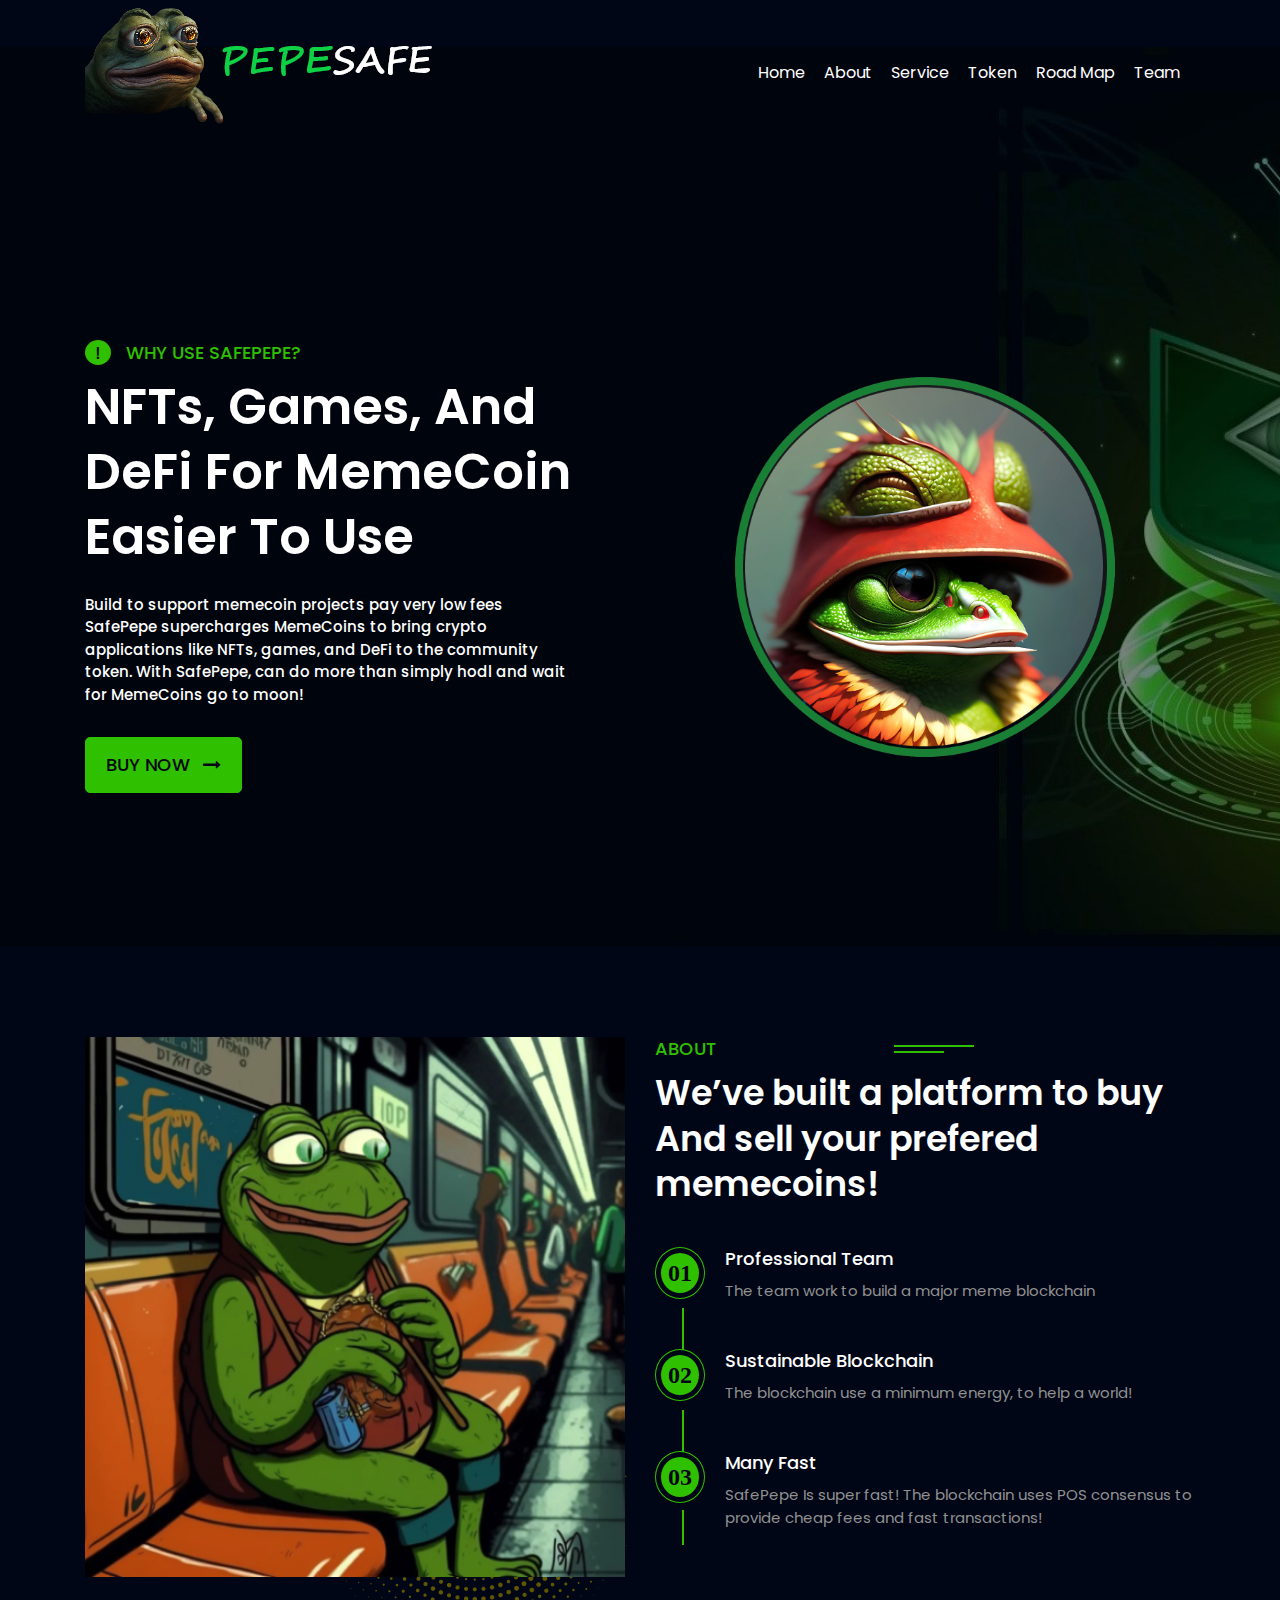
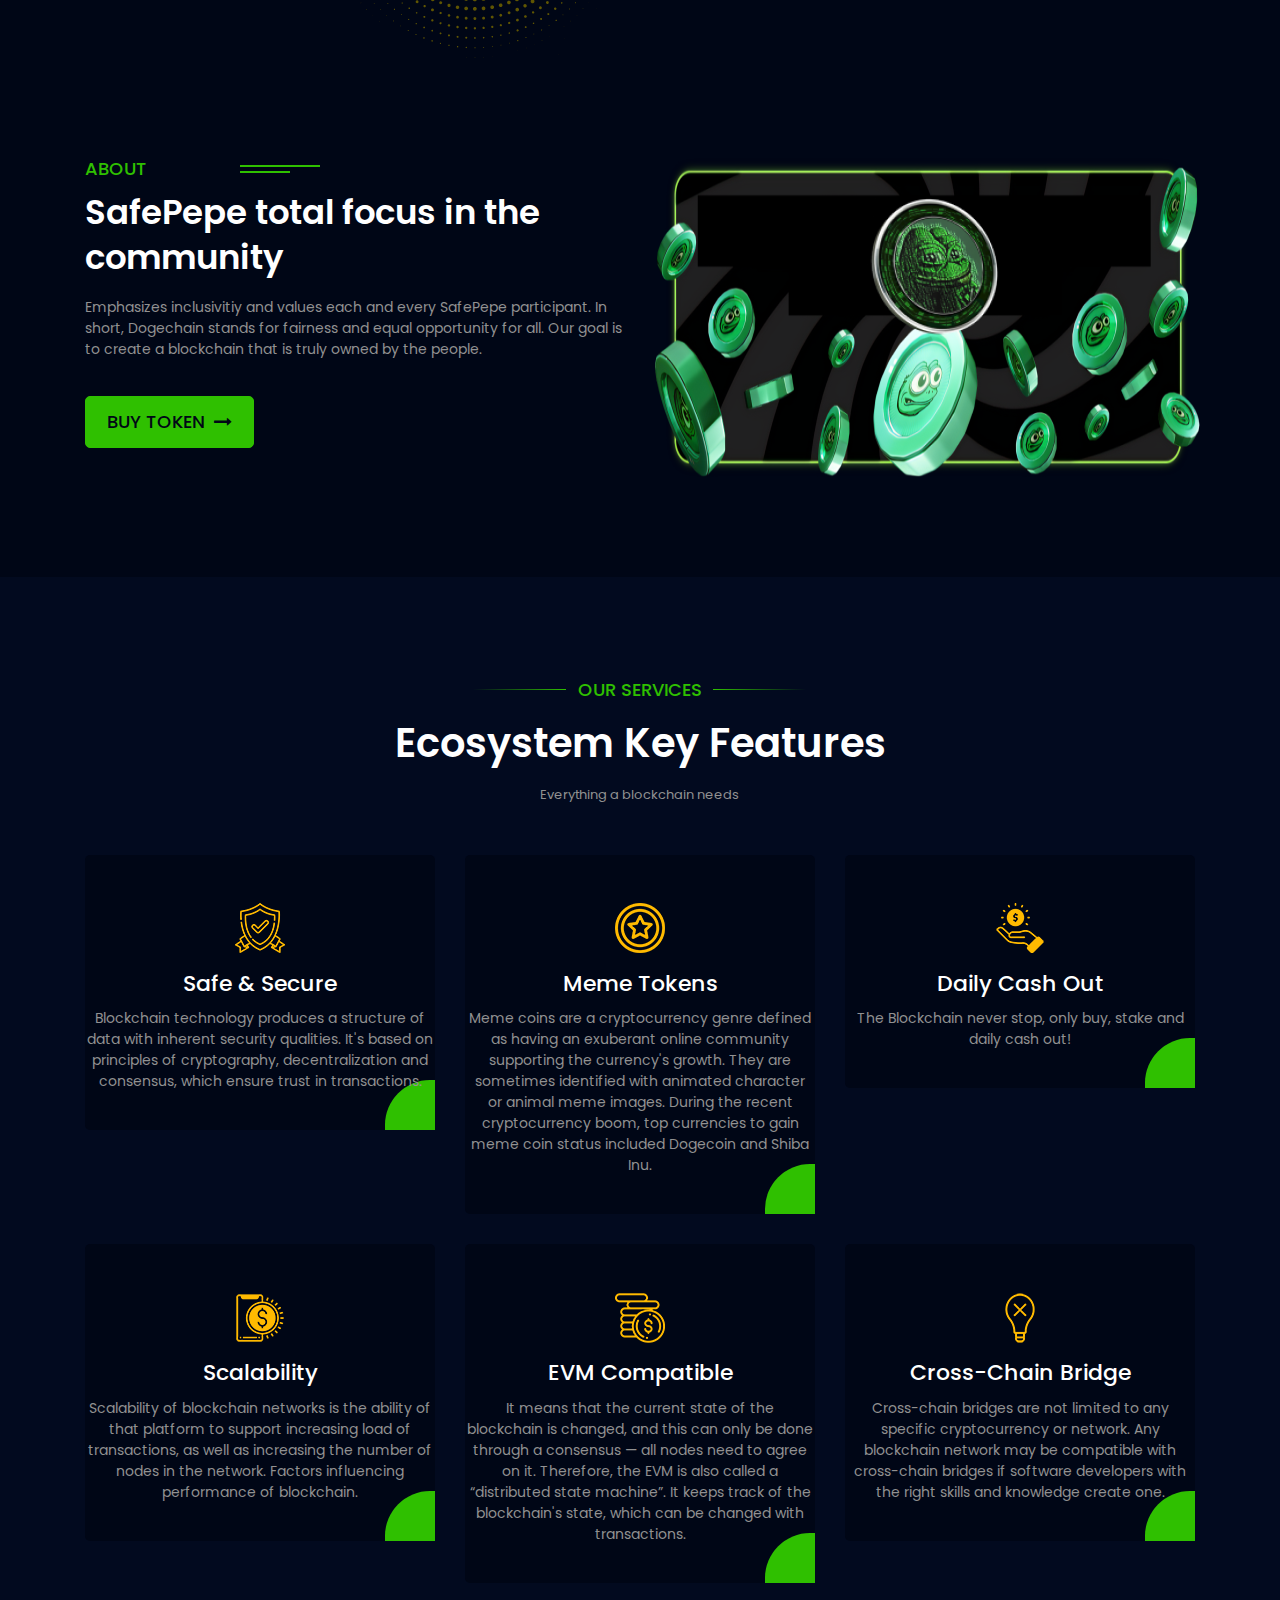
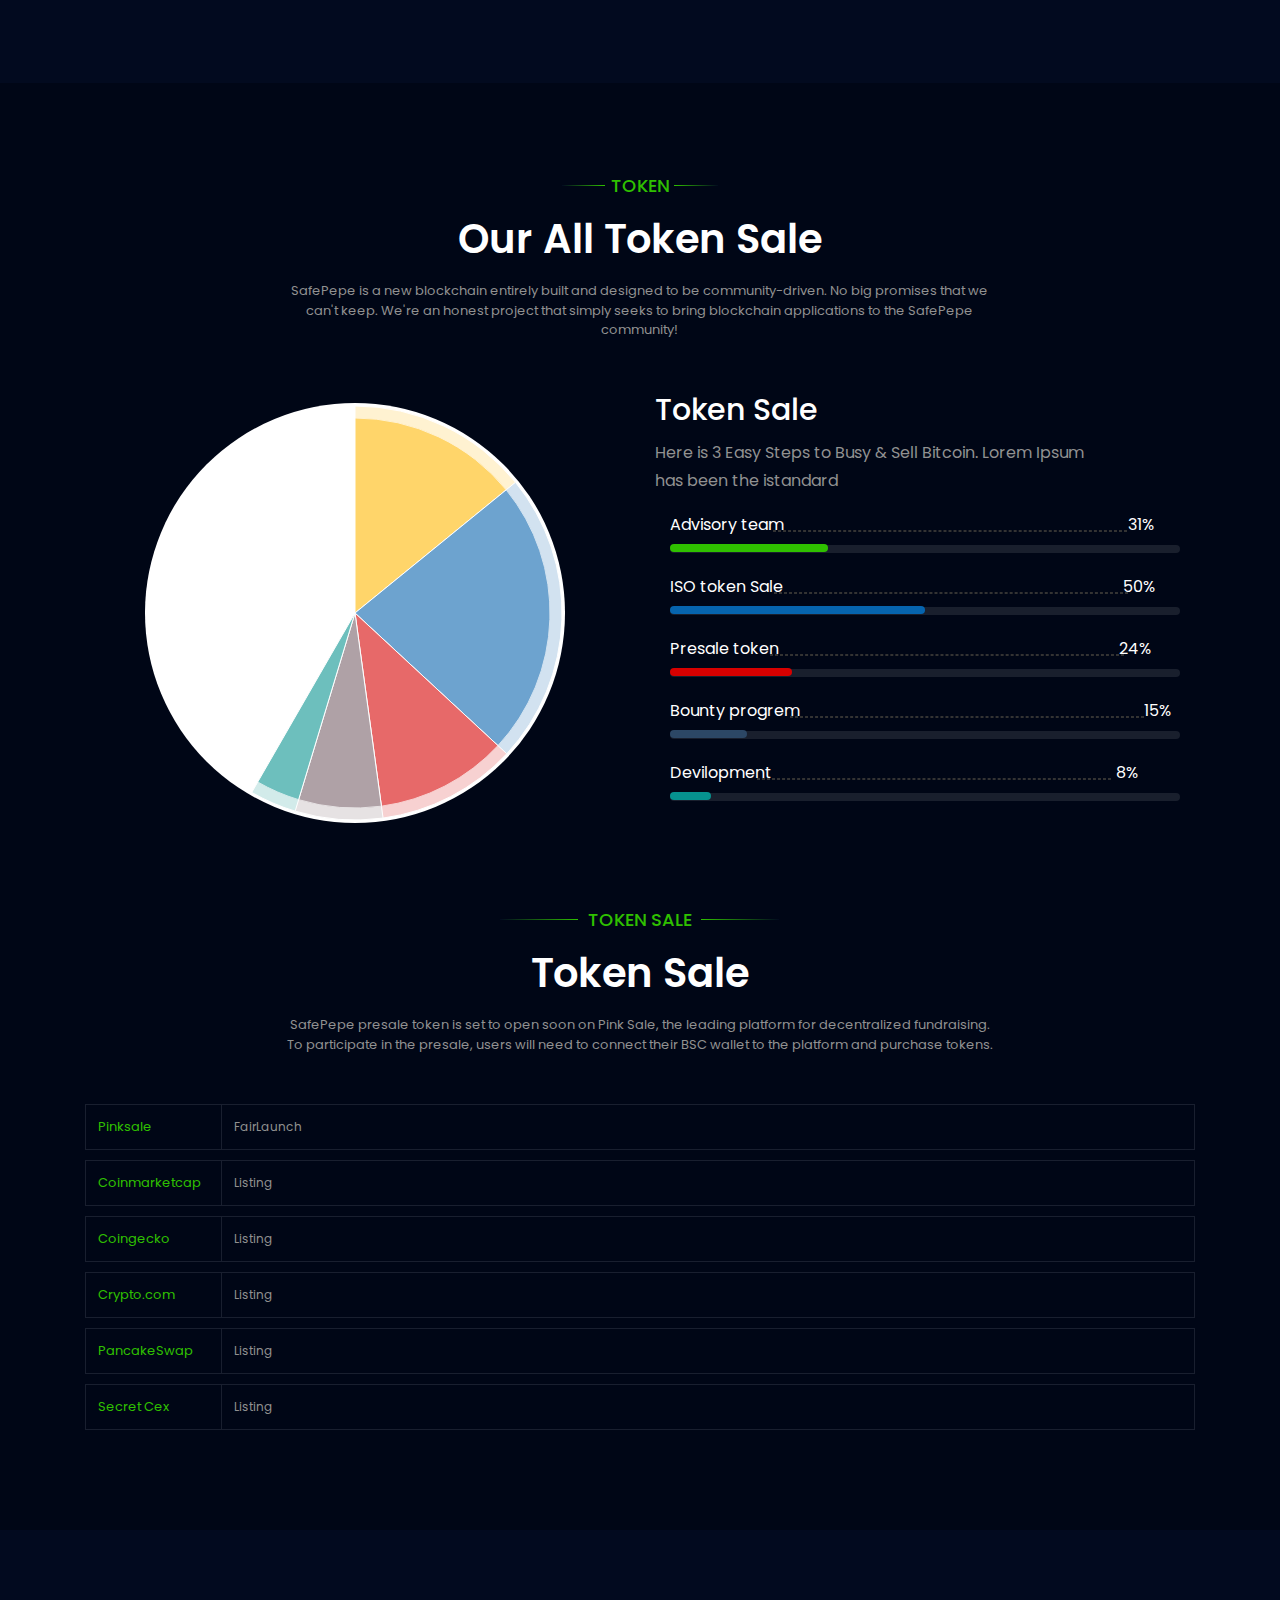
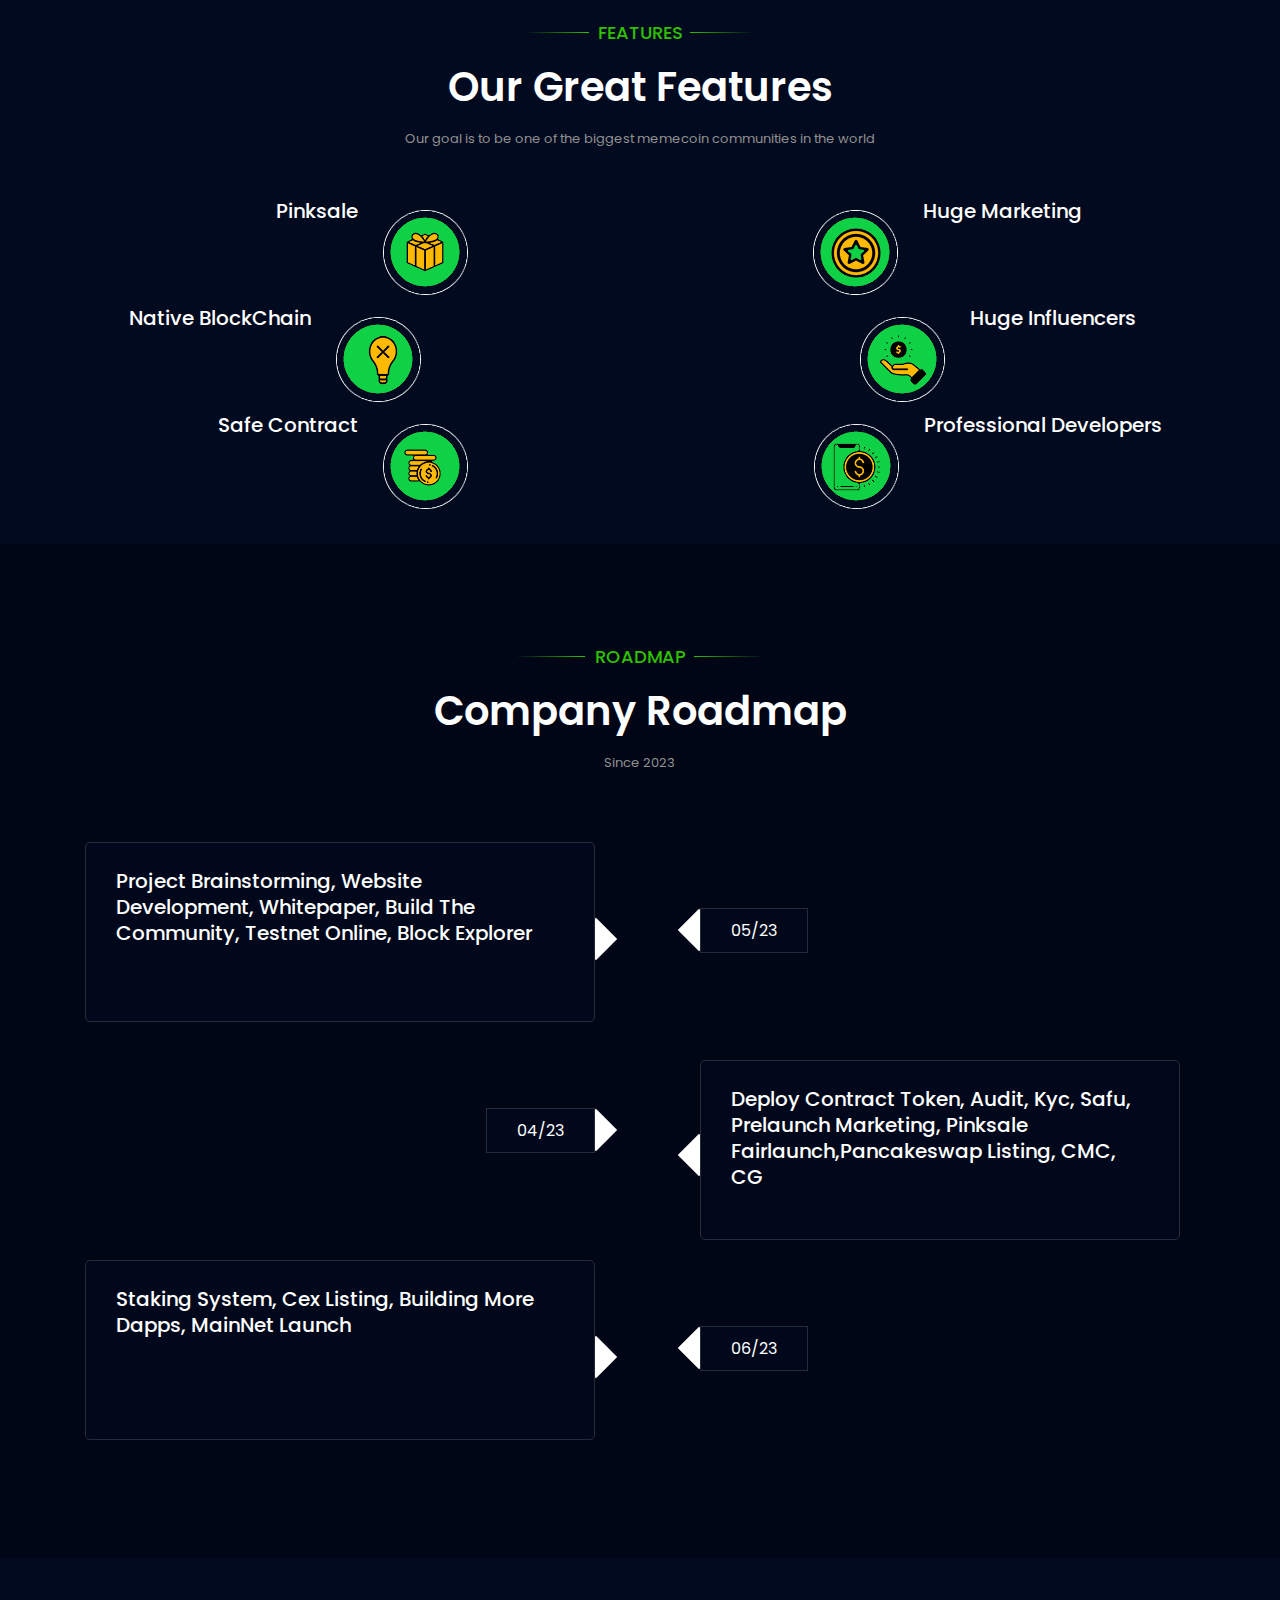
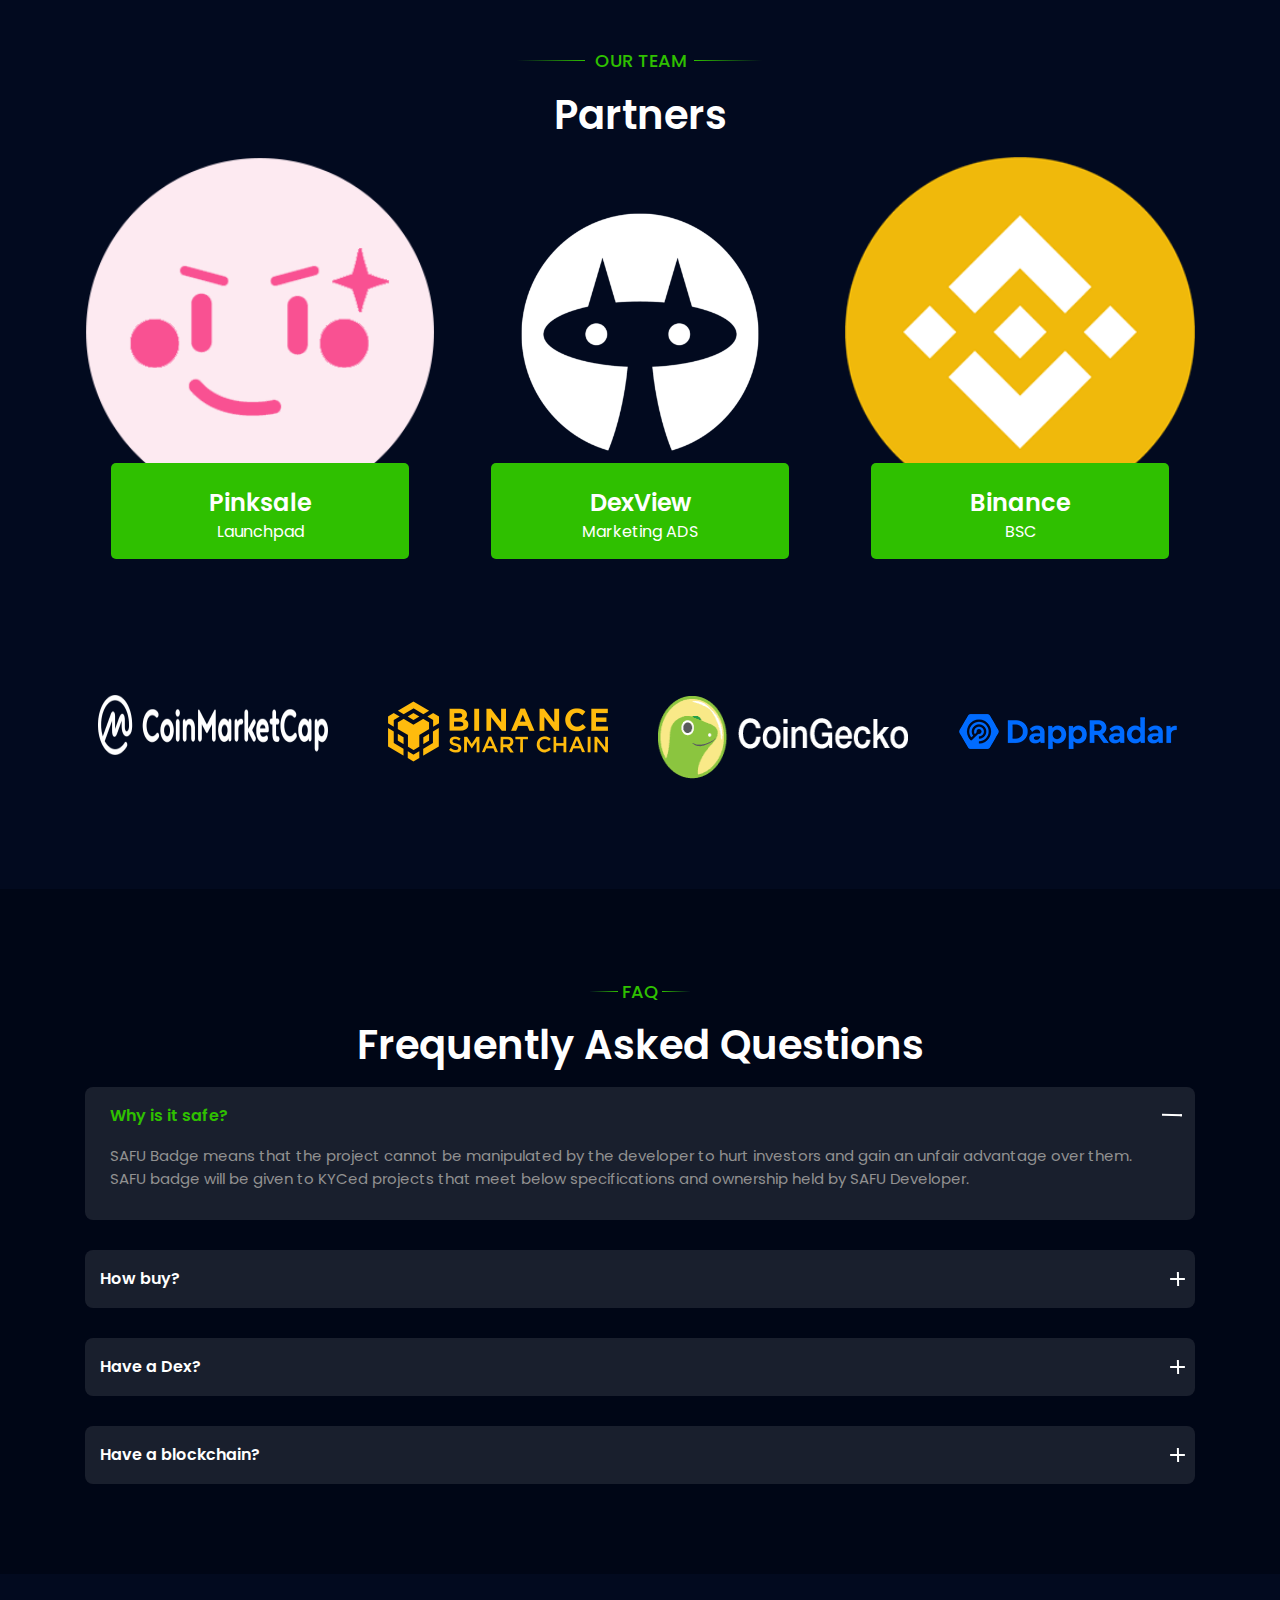
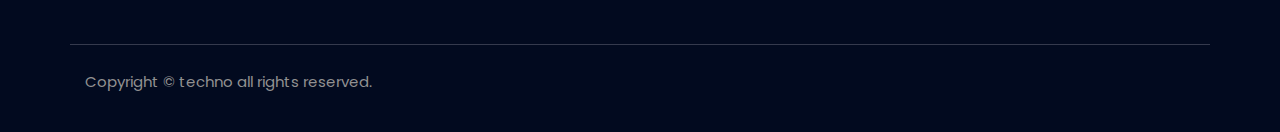
==== commit 03a40ed8: "Update index.html" ====
--- a/index.html
+++ b/index.html
@@ -3,7 +3,7 @@
 <head>
 	<meta charset="UTF-8">
 	<meta http-equiv="x-ua-compatible" content="ie=edge">
-	<title>crypto</title>
+	<title>SAFEPEPE</title>
 	<meta name="description" content="">
 	<meta name="viewport" content="width=device-width, initial-scale=1">
 	<!-- Favicon -->
@@ -1160,4 +1160,4 @@
 	</script>
 	
 </body>
-</html>+</html>
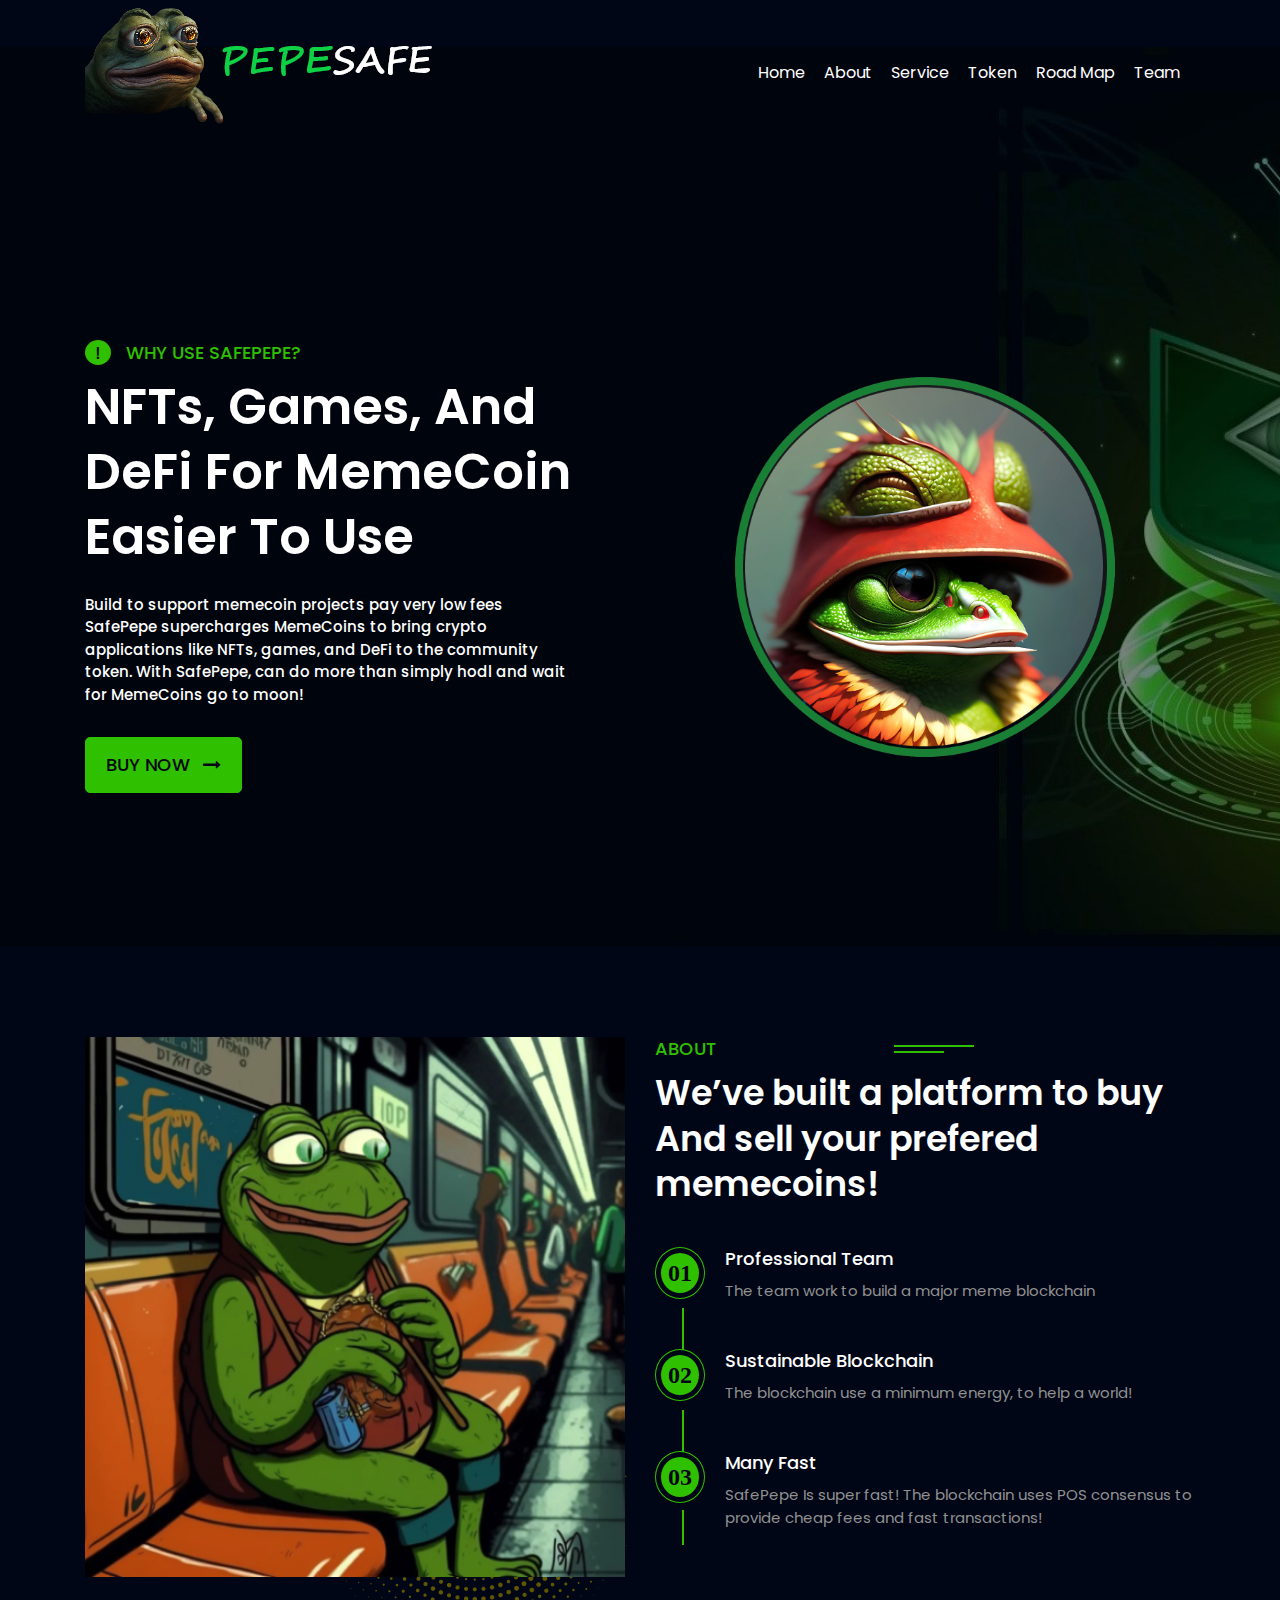
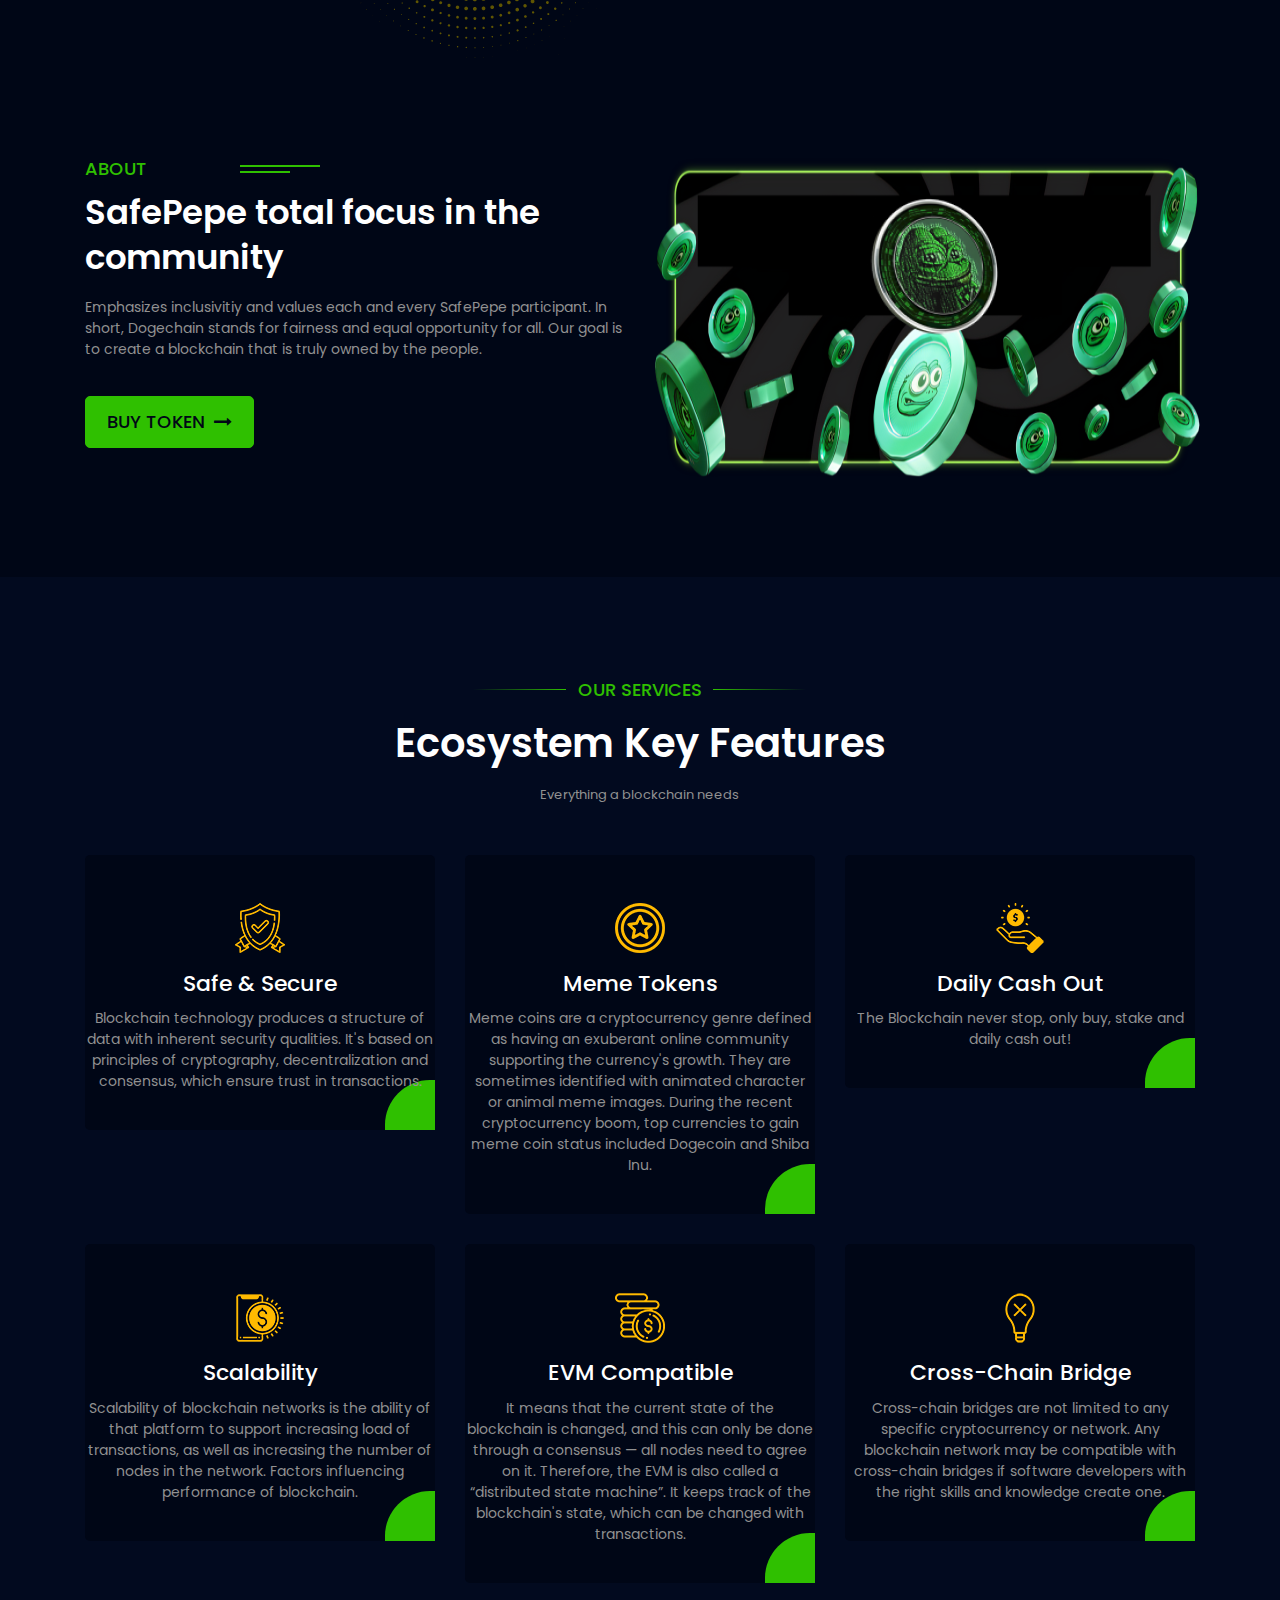
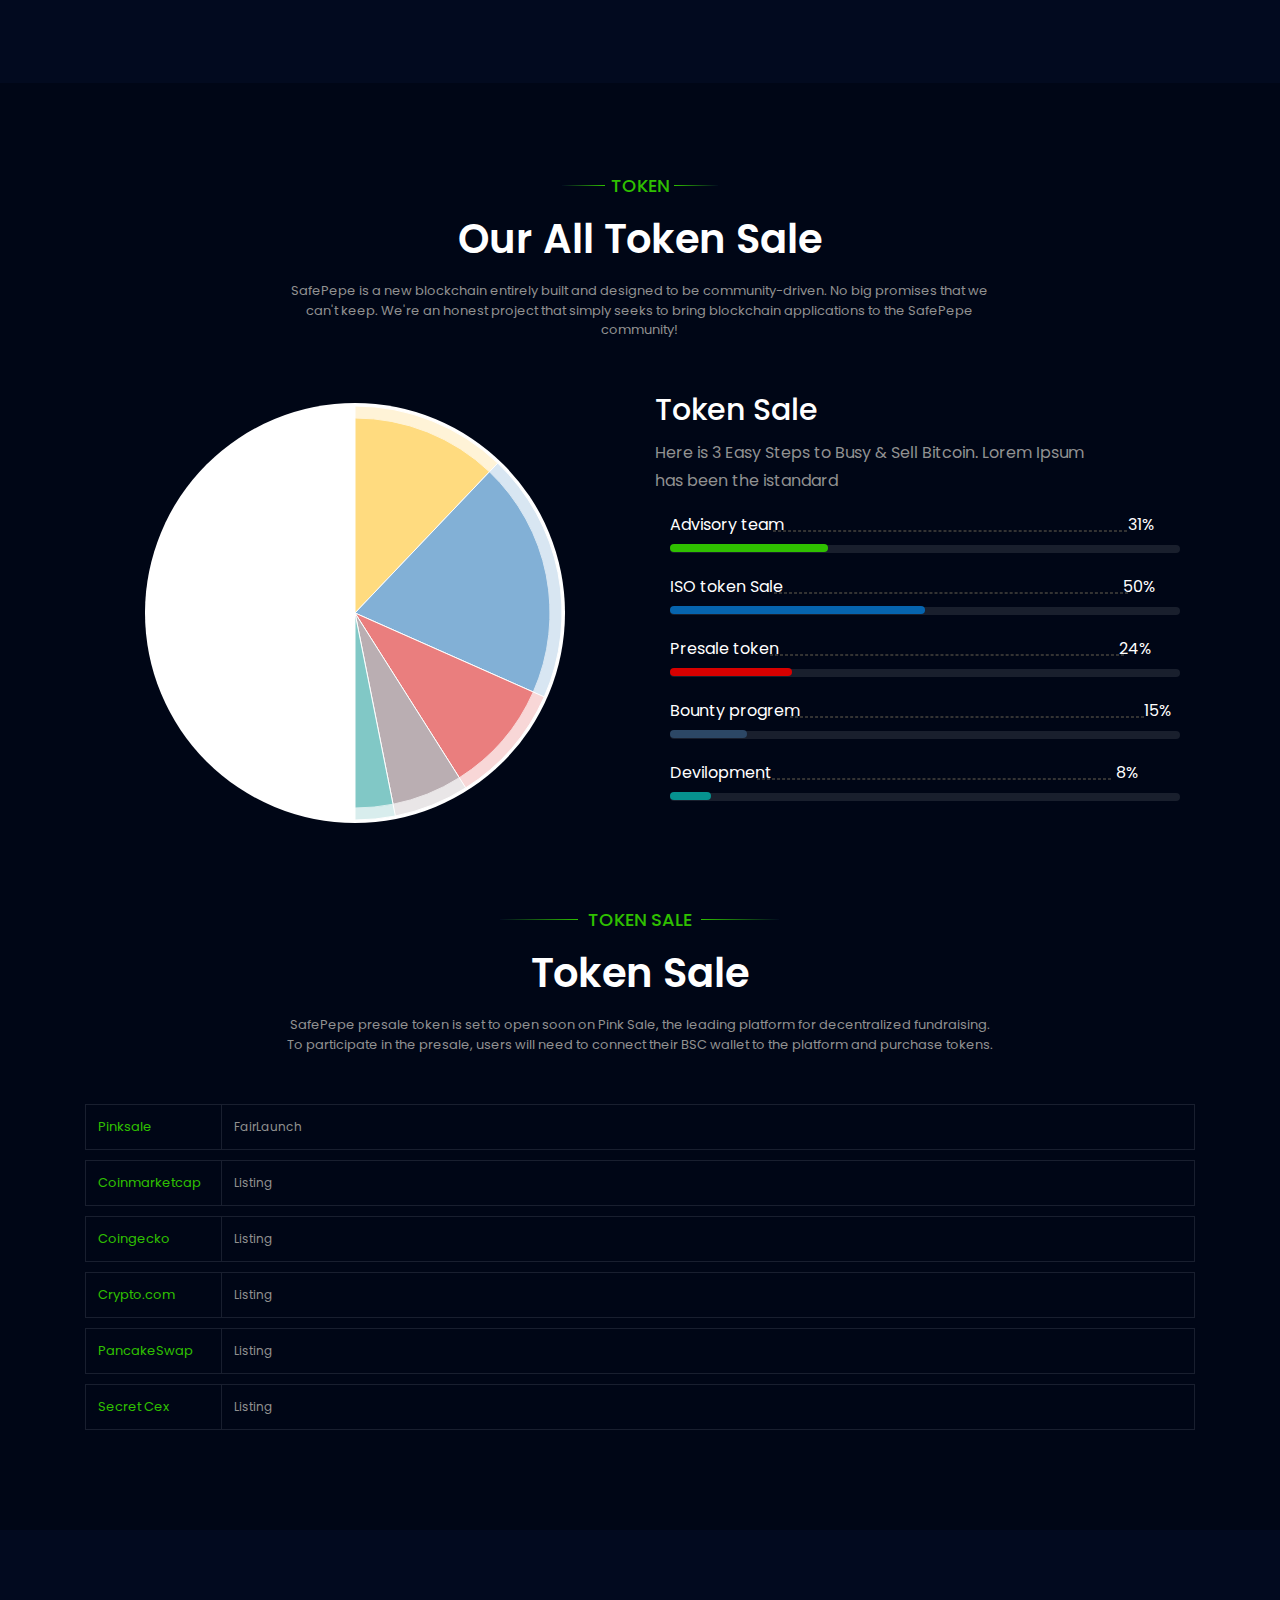
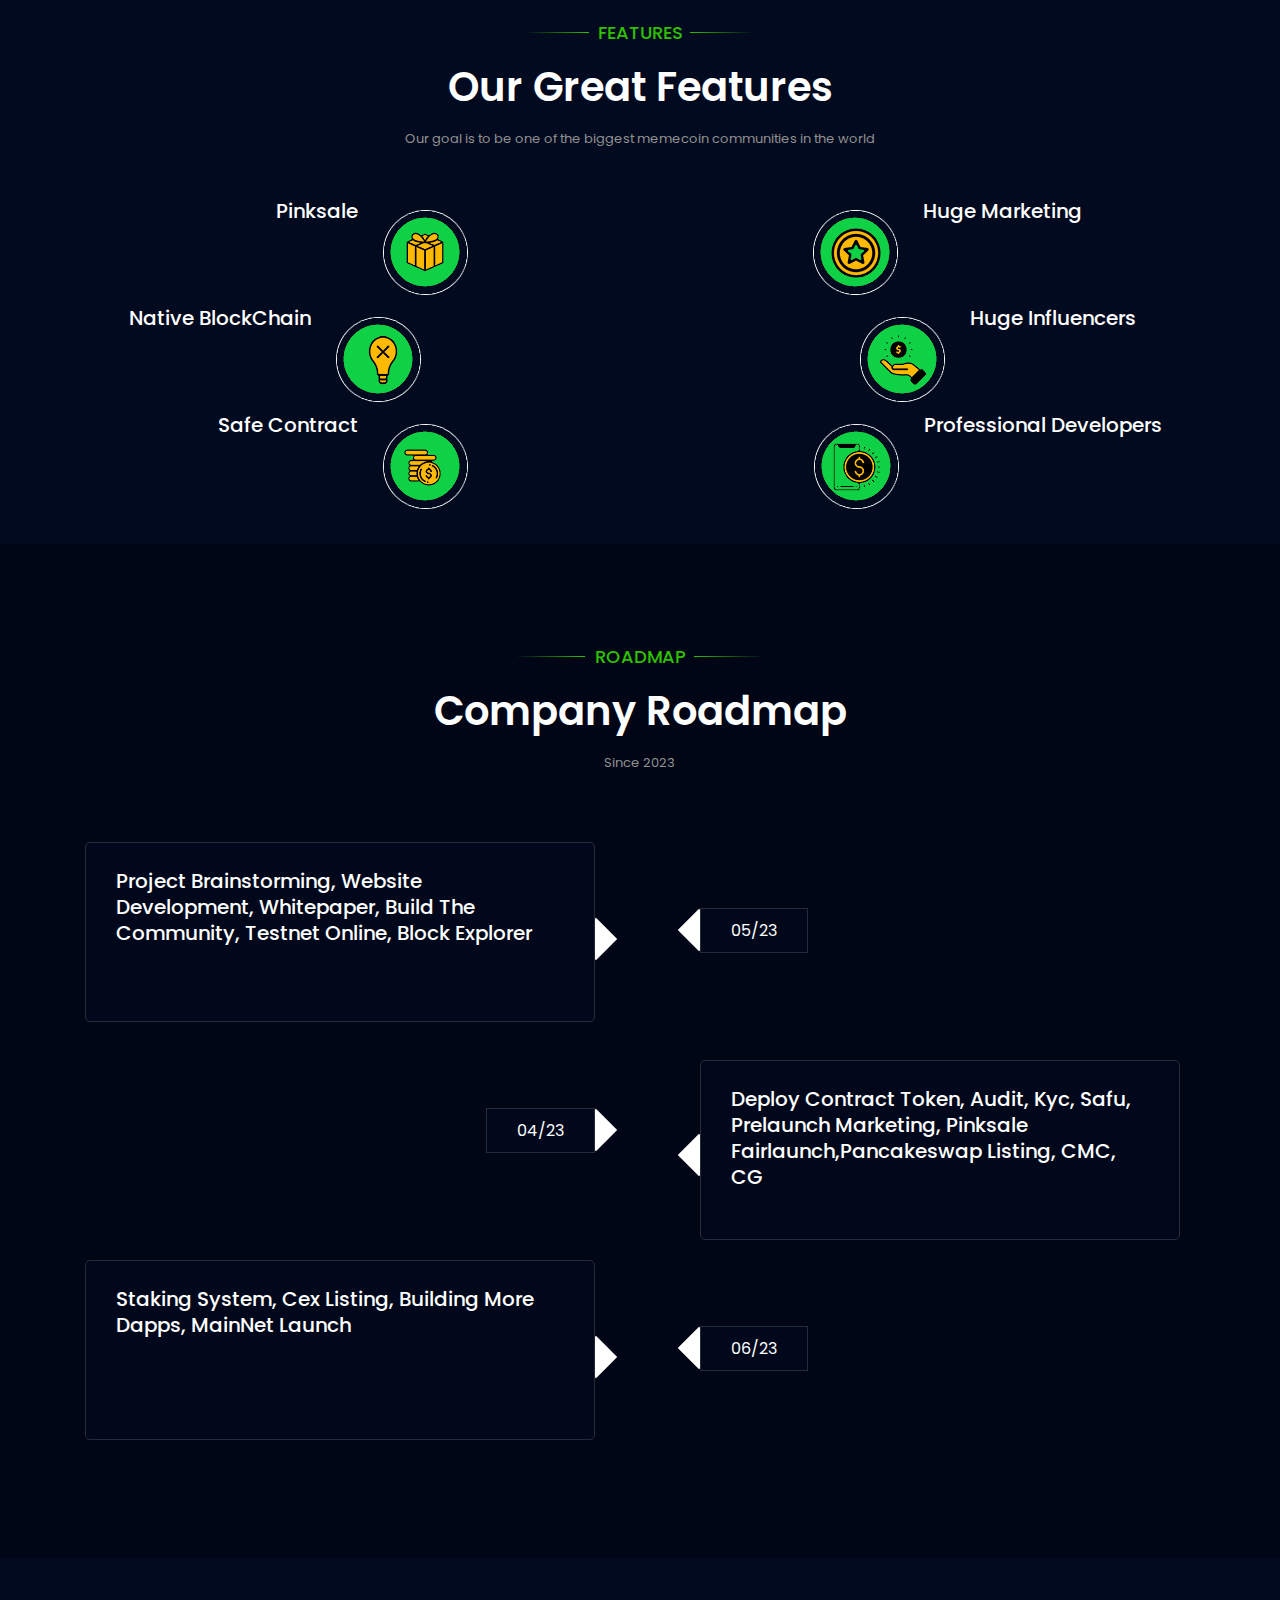
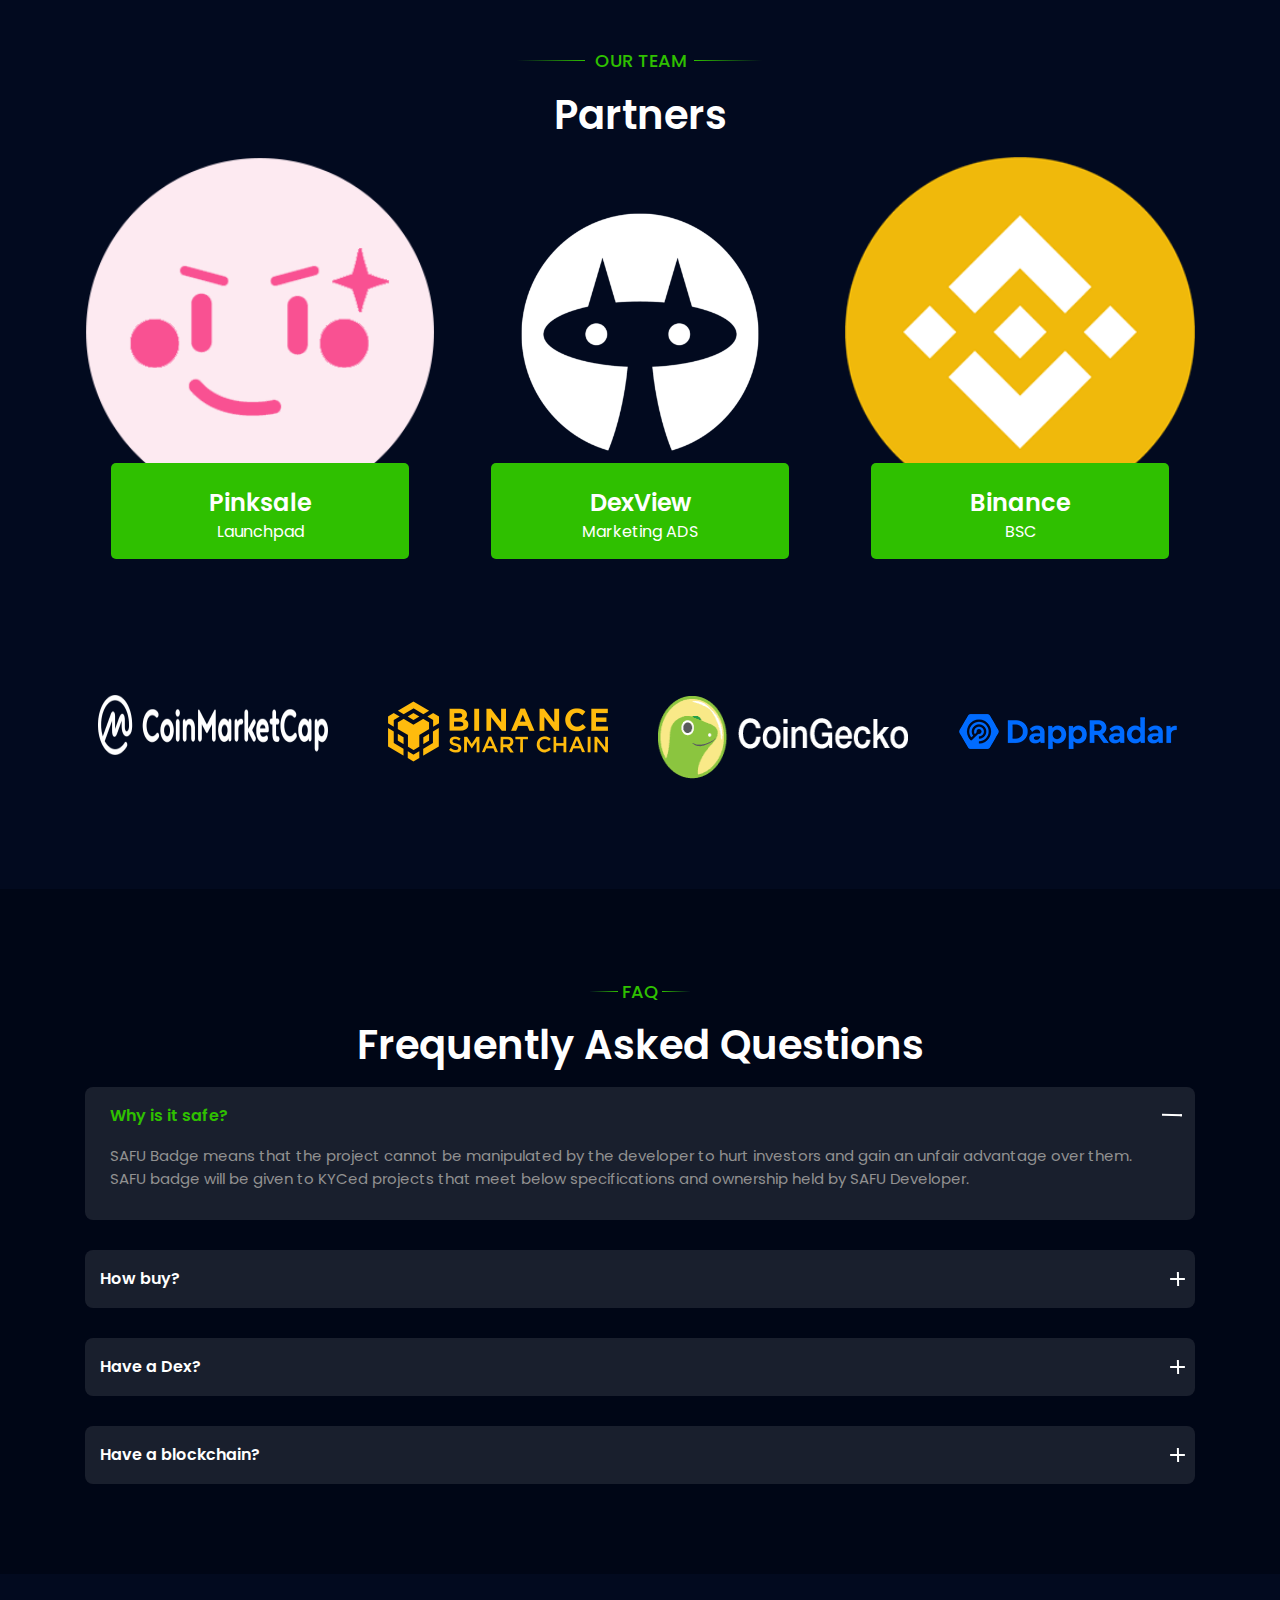
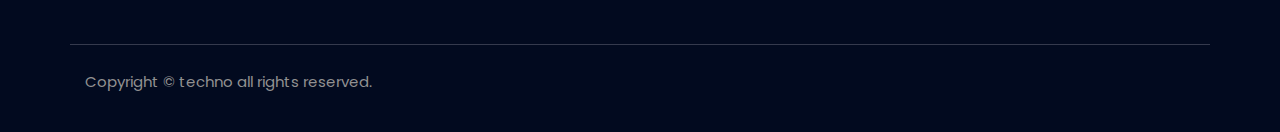
==== commit 1c9e5805: "Update index.html" ====
--- a/index.html
+++ b/index.html
@@ -3,7 +3,7 @@
 <head>
 	<meta charset="UTF-8">
 	<meta http-equiv="x-ua-compatible" content="ie=edge">
-	<title>SAFEPEPE</title>
+	<title>PEPE SAFE</title>
 	<meta name="description" content="">
 	<meta name="viewport" content="width=device-width, initial-scale=1">
 	<!-- Favicon -->
